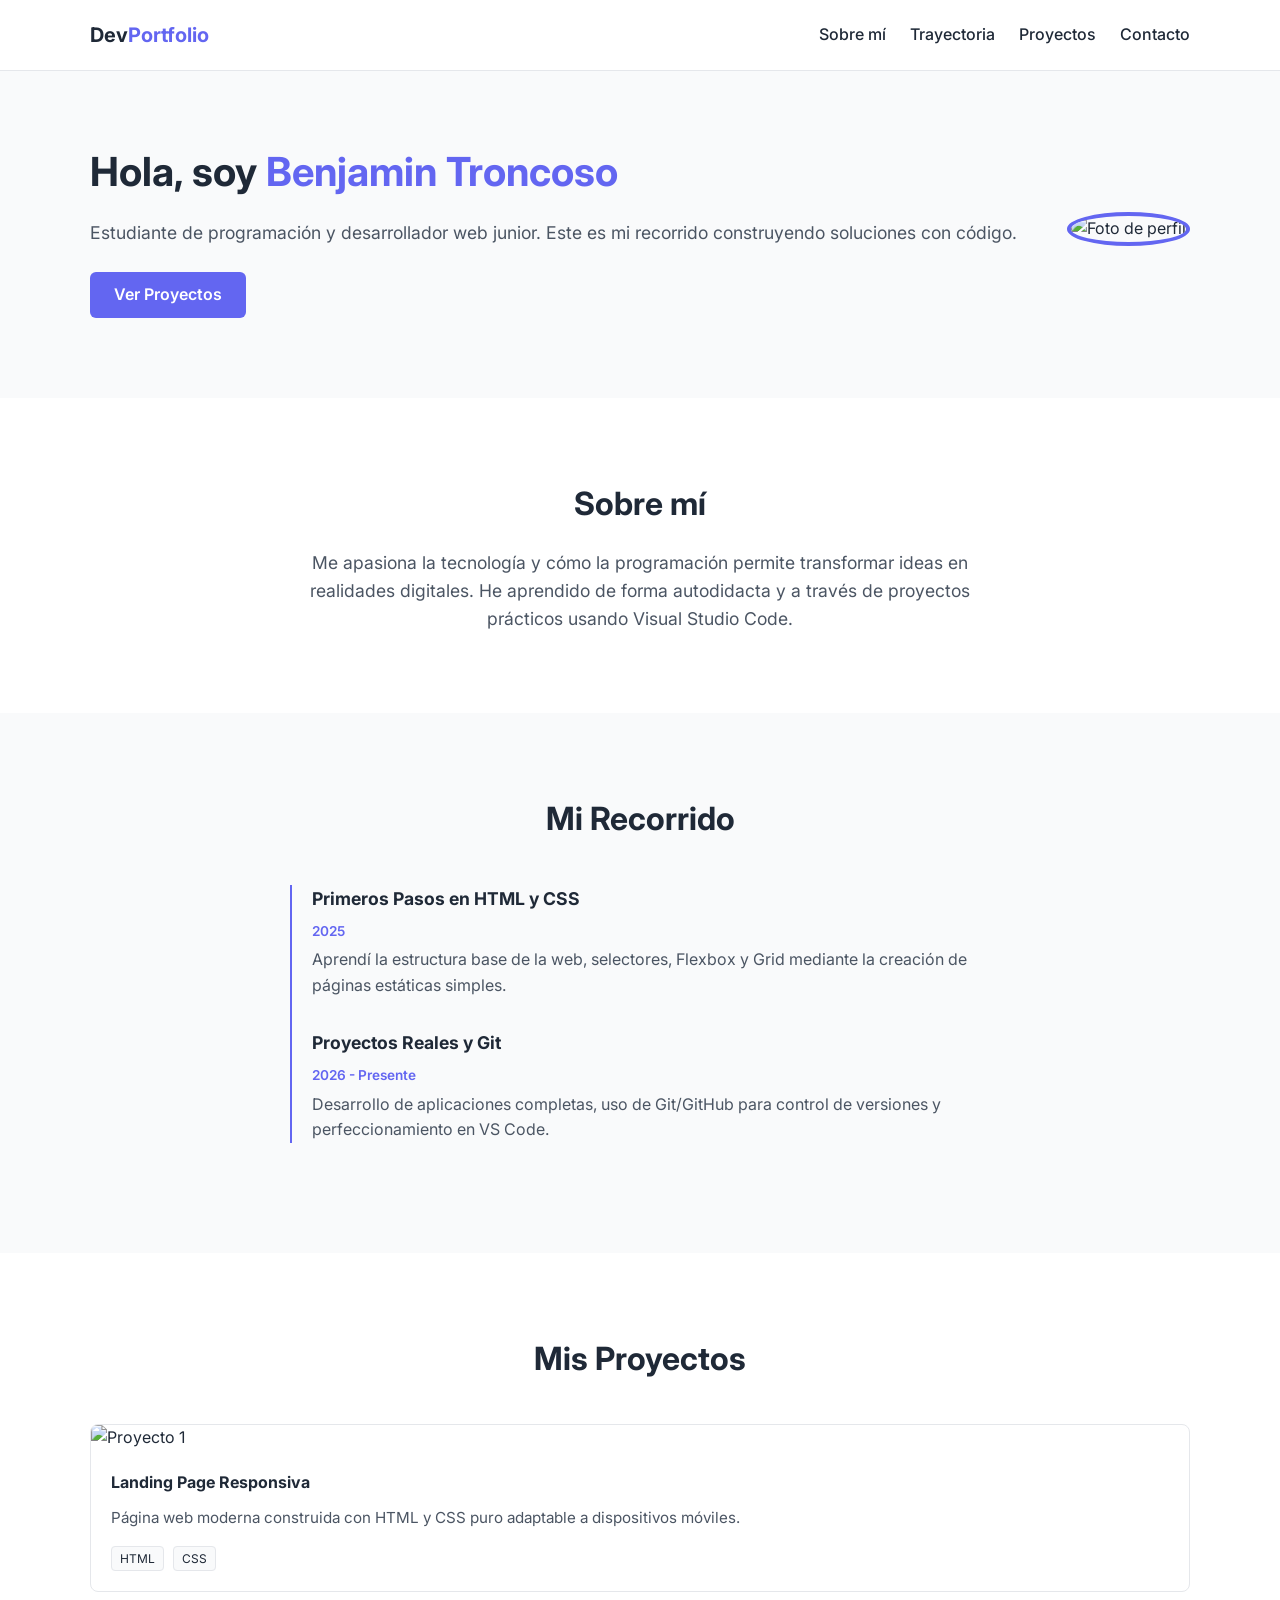
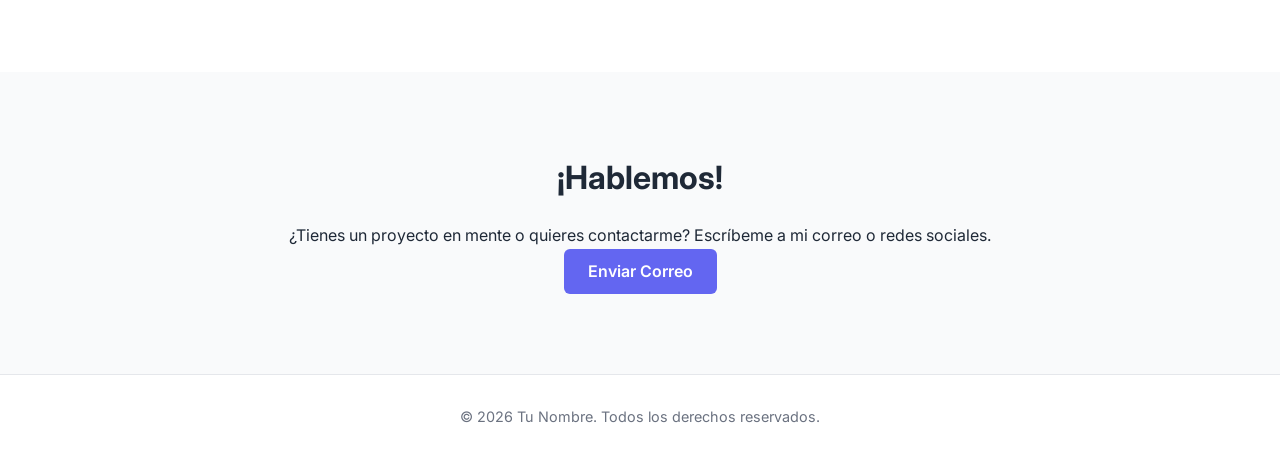
==== portafolio/index.html @ e26995ac "listo" ====
<!DOCTYPE html>
<html lang="es">
<head>
    <meta charset="UTF-8">
    <meta name="viewport" content="width=device-width, initial-scale=1.0">
    <title>Mi Portafolio de Programación</title>
    <link rel="stylesheet" href="static/css/style.css">
    <link href="https://fonts.googleapis.com/css2?family=Inter:wght@300;400;600;700&display=swap" rel="stylesheet">
</head>
<body>

    <!-- Header / Barra de Navegación -->
    <header class="header">
        <div class="container nav-container">
            <h1 class="logo">Dev<span>Portfolio</span></h1>
            <nav class="nav">
                <a href="#sobre-mi">Sobre mí</a>
                <a href="#trayectoria">Trayectoria</a>
                <a href="#proyectos">Proyectos</a>
                <a href="#contacto">Contacto</a>
            </nav>
        </div>
    </header>

    <!-- Sección Hero / Presentación -->
    <section class="hero">
        <div class="container hero-content">
            <div class="hero-text">
                <h2>Hola, soy <span class="highlight">Benjamin Troncoso</span></h2>
                <p>Estudiante de programación y desarrollador web junior. Este es mi recorrido construyendo soluciones con código.</p>
                <a href="#proyectos" class="btn">Ver Proyectos</a>
            </div>
            <div class="hero-image">
                <img src="assets/images/avatar.jpg" alt="Foto de perfil">
            </div>
        </div>
    </section>

    <!-- Sección Sobre Mí -->
    <section id="sobre-mi" class="section">
        <div class="container">
            <h3 class="section-title">Sobre mí</h3>
            <p class="section-desc">Me apasiona la tecnología y cómo la programación permite transformar ideas en realidades digitales. He aprendido de forma autodidacta y a través de proyectos prácticos usando Visual Studio Code.</p>
        </div>
    </section>

    <!-- Sección Trayectoria -->
    <section id="trayectoria" class="section bg-light">
        <div class="container">
            <h3 class="section-title">Mi Recorrido</h3>
            <div class="timeline">
                <div class="timeline-item">
                    <h4>Primeros Pasos en HTML y CSS</h4>
                    <span class="date">2025</span>
                    <p>Aprendí la estructura base de la web, selectores, Flexbox y Grid mediante la creación de páginas estáticas simples.</p>
                </div>
                <div class="timeline-item">
                    <h4>Proyectos Reales y Git</h4>
                    <span class="date">2026 - Presente</span>
                    <p>Desarrollo de aplicaciones completas, uso de Git/GitHub para control de versiones y perfeccionamiento en VS Code.</p>
                </div>
            </div>
        </div>
    </section>

    <!-- Sección Proyectos -->
    <section id="proyectos" class="section">
        <div class="container">
            <h3 class="section-title">Mis Proyectos</h3>
            <div class="projects-grid">
                <div class="card">
                    <img src="assets/images/proyecto1.jpg" alt="Proyecto 1">
                    <div class="card-body">
                        <h4>Landing Page Responsiva</h4>
                        <p>Página web moderna construida con HTML y CSS puro adaptable a dispositivos móviles.</p>
                        <div class="tags">
                            <span>HTML</span>
                            <span>CSS</span>
                        </div>
                    </div>
                </div>
                <!-- Puedes duplicar esta tarjeta para más proyectos -->
            </div>
        </div>
    </section>

    <!-- Sección Contacto -->
    <section id="contacto" class="section bg-light">
        <div class="container text-center">
            <h3 class="section-title">¡Hablemos!</h3>
            <p>¿Tienes un proyecto en mente o quieres contactarme? Escríbeme a mi correo o redes sociales.</p>
            <a href="mailto:tu-correo@example.com" class="btn">Enviar Correo</a>
        </div>
    </section>

    <!-- Footer -->
    <footer class="footer">
        <div class="container">
            <p>&copy; 2026 Tu Nombre. Todos los derechos reservados.</p>
        </div>
    </footer>

    <script src="js/main.js"></script>
</body>
</html>
---- portafolio/static/css/style.css ----
/* Variables y Estilos Base */
:root {
    --primary-color: #6366f1;
    --text-color: #1f2937;
    --bg-color: #ffffff;
    --bg-light: #f9fafb;
    --border-color: #e5e7eb;
}

* {
    margin: 0;
    padding: 0;
    box-sizing: border-box;
    scroll-behavior: smooth;
}

body {
    font-family: 'Inter', sans-serif;
    color: var(--text-color);
    background-color: var(--bg-color);
    line-height: 1.6;
}

.container {
    width: 90%;
    max-width: 1100px;
    margin: 0 auto;
}

/* Header */
.header {
    background: var(--bg-color);
    border-bottom: 1px solid var(--border-color);
    position: fixed;
    top: 0;
    width: 100%;
    z-index: 100;
}

.nav-container {
    display: flex;
    justify-content: space-between;
    align-items: center;
    height: 70px;
}

.logo {
    font-size: 1.25rem;
    font-weight: 700;
}

.logo span {
    color: var(--primary-color);
}

.nav a {
    text-decoration: none;
    color: var(--text-color);
    margin-left: 20px;
    font-weight: 500;
    transition: color 0.3s;
}

.nav a:hover {
    color: var(--primary-color);
}

/* Hero Section */
.hero {
    padding: 140px 0 80px;
    background: var(--bg-light);
}

.hero-content {
    display: flex;
    align-items: center;
    justify-content: space-between;
    gap: 40px;
}

.hero-text h2 {
    font-size: 2.5rem;
    margin-bottom: 15px;
}

.highlight {
    color: var(--primary-color);
}

.hero-text p {
    font-size: 1.1rem;
    color: #4b5563;
    margin-bottom: 25px;
}

.hero-image img {
    width: 220px;
    height: 220px;
    border-radius: 50%;
    object-fit: cover;
    border: 4px solid var(--primary-color);
}

/* Botones */
.btn {
    display: inline-block;
    background: var(--primary-color);
    color: white;
    padding: 10px 24px;
    border-radius: 6px;
    text-decoration: none;
    font-weight: 600;
    transition: opacity 0.3s;
}

.btn:hover {
    opacity: 0.9;
}

/* Secciones Generales */
.section {
    padding: 80px 0;
}

.bg-light {
    background-color: var(--bg-light);
}

.section-title {
    font-size: 2rem;
    margin-bottom: 20px;
    text-align: center;
}

.section-desc {
    max-width: 700px;
    margin: 0 auto;
    text-align: center;
    color: #4b5563;
    font-size: 1.1rem;
}

/* Timeline / Trayectoria */
.timeline {
    max-width: 700px;
    margin: 40px auto 0;
    border-left: 2px solid var(--primary-color);
    padding-left: 20px;
}

.timeline-item {
    margin-bottom: 30px;
    position: relative;
}

.timeline-item h4 {
    font-size: 1.1rem;
    margin-bottom: 5px;
}

.date {
    display: inline-block;
    font-size: 0.85rem;
    color: var(--primary-color);
    font-weight: 600;
    margin-bottom: 5px;
}

.timeline-item p {
    color: #4b5563;
}

/* Proyectos Grid */
.projects-grid {
    display: grid;
    grid-template-columns: repeat(auto-fit, minmax(300px, 1fr));
    gap: 30px;
    margin-top: 40px;
}

.card {
    background: var(--bg-color);
    border: 1px solid var(--border-color);
    border-radius: 8px;
    overflow: hidden;
    transition: transform 0.3s;
}

.card:hover {
    transform: translateY(-5px);
}

.card img {
    width: 100%;
    height: 180px;
    object-fit: cover;
}

.card-body {
    padding: 20px;
}

.card-body h4 {
    margin-bottom: 10px;
}

.card-body p {
    color: #4b5563;
    font-size: 0.95rem;
    margin-bottom: 15px;
}

.tags span {
    background: var(--bg-light);
    border: 1px solid var(--border-color);
    padding: 4px 8px;
    font-size: 0.75rem;
    border-radius: 4px;
    margin-right: 5px;
}

/* Footer */
.footer {
    text-align: center;
    padding: 30px 0;
    border-top: 1px solid var(--border-color);
    font-size: 0.9rem;
    color: #6b7280;
}

.text-center {
    text-align: center;
}
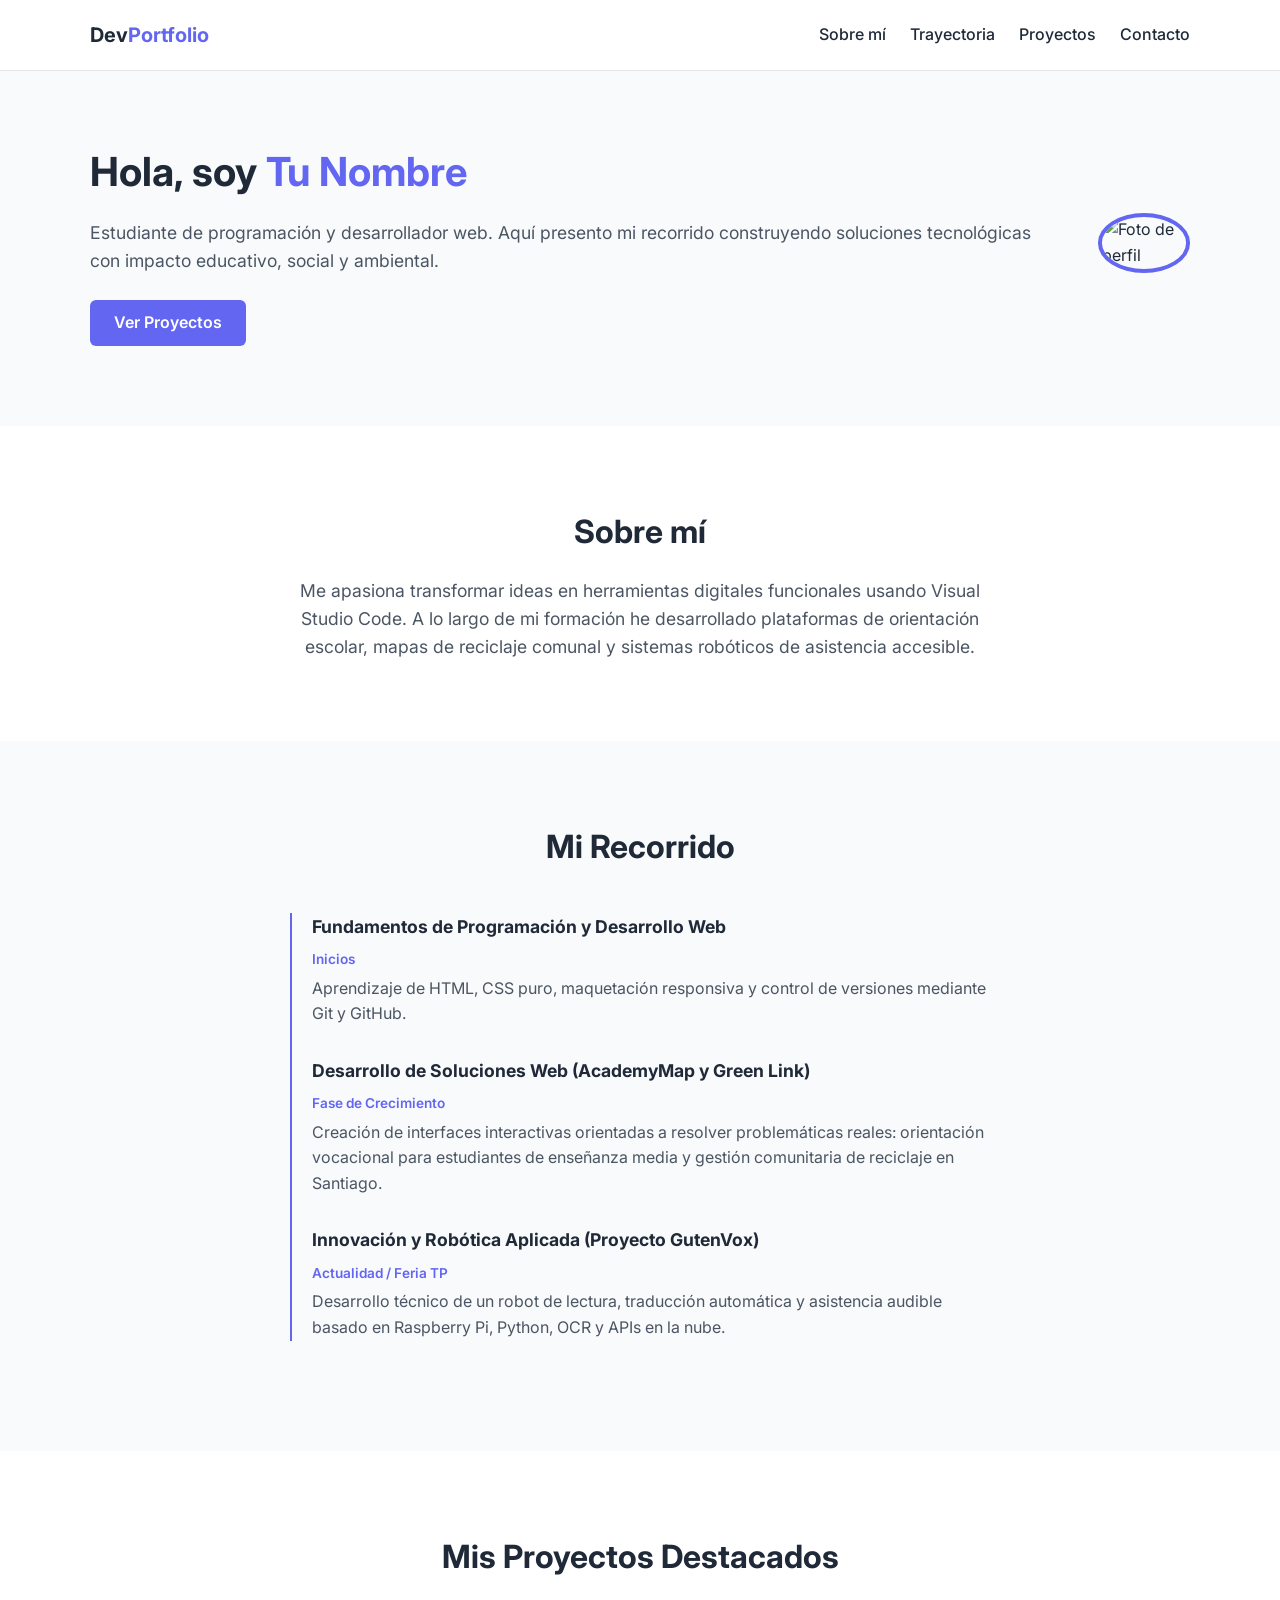
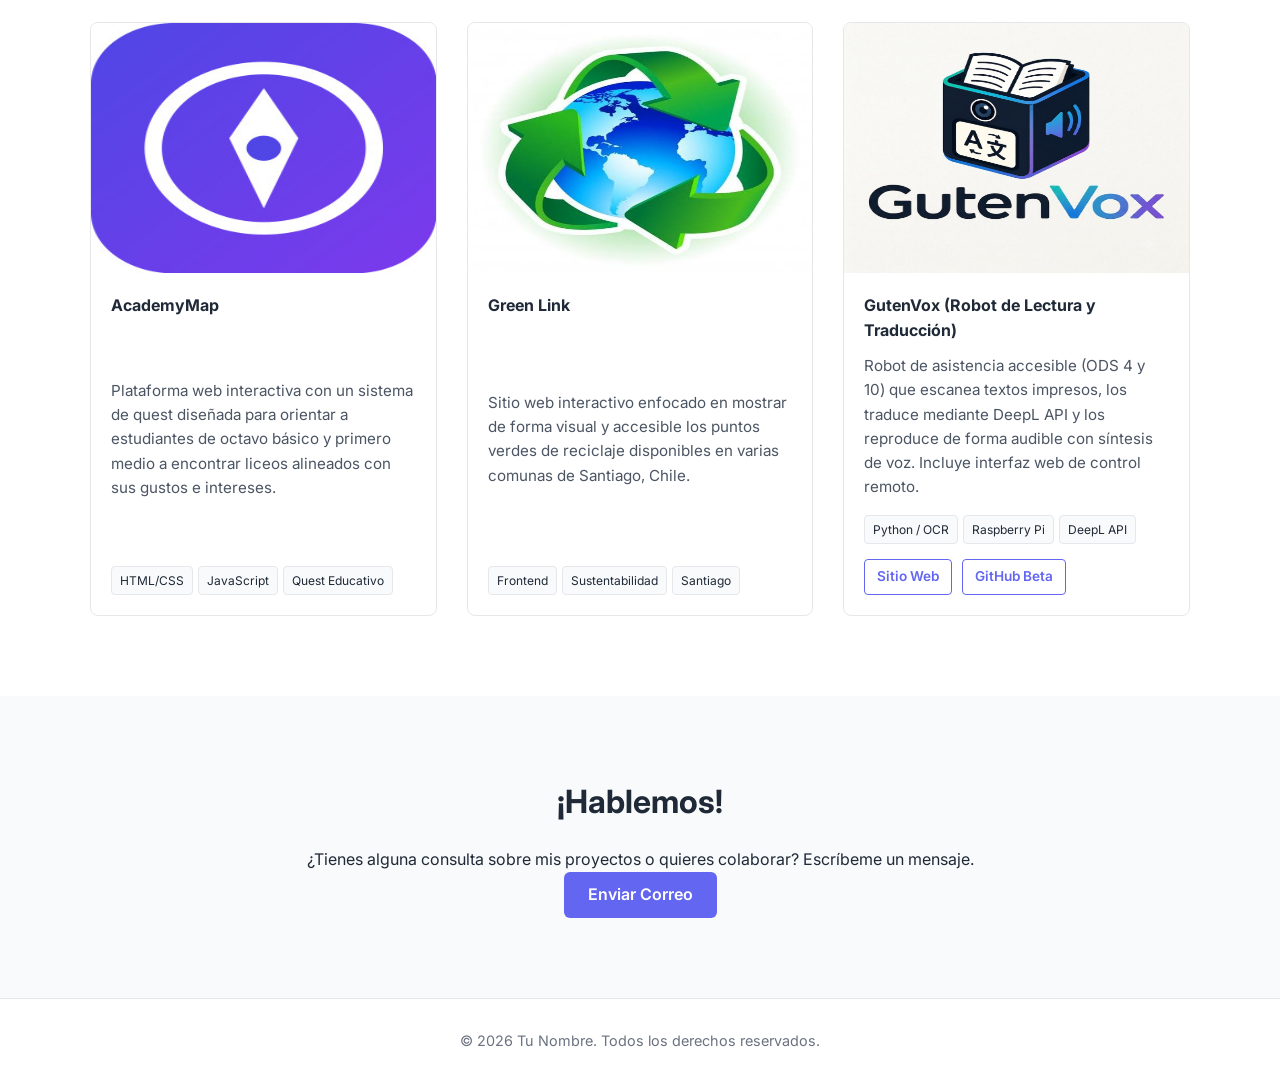
==== commit 80ea307d: "A" ====
--- a/portafolio/index.html
+++ b/portafolio/index.html
@@ -3,7 +3,7 @@
 <head>
     <meta charset="UTF-8">
     <meta name="viewport" content="width=device-width, initial-scale=1.0">
-    <title>Mi Portafolio de Programación</title>
+    <title>Mi Portafolio de Programación | Proyectos Destacados</title>
     <link rel="stylesheet" href="static/css/style.css">
     <link href="https://fonts.googleapis.com/css2?family=Inter:wght@300;400;600;700&display=swap" rel="stylesheet">
 </head>
@@ -26,8 +26,8 @@
     <section class="hero">
         <div class="container hero-content">
             <div class="hero-text">
-                <h2>Hola, soy <span class="highlight">Benjamin Troncoso</span></h2>
-                <p>Estudiante de programación y desarrollador web junior. Este es mi recorrido construyendo soluciones con código.</p>
+                <h2>Hola, soy <span class="highlight">Tu Nombre</span></h2>
+                <p>Estudiante de programación y desarrollador web. Aquí presento mi recorrido construyendo soluciones tecnológicas con impacto educativo, social y ambiental.</p>
                 <a href="#proyectos" class="btn">Ver Proyectos</a>
             </div>
             <div class="hero-image">
@@ -40,7 +40,7 @@
     <section id="sobre-mi" class="section">
         <div class="container">
             <h3 class="section-title">Sobre mí</h3>
-            <p class="section-desc">Me apasiona la tecnología y cómo la programación permite transformar ideas en realidades digitales. He aprendido de forma autodidacta y a través de proyectos prácticos usando Visual Studio Code.</p>
+            <p class="section-desc">Me apasiona transformar ideas en herramientas digitales funcionales usando Visual Studio Code. A lo largo de mi formación he desarrollado plataformas de orientación escolar, mapas de reciclaje comunal y sistemas robóticos de asistencia accesible.</p>
         </div>
     </section>
 
@@ -50,14 +50,19 @@
             <h3 class="section-title">Mi Recorrido</h3>
             <div class="timeline">
                 <div class="timeline-item">
-                    <h4>Primeros Pasos en HTML y CSS</h4>
-                    <span class="date">2025</span>
-                    <p>Aprendí la estructura base de la web, selectores, Flexbox y Grid mediante la creación de páginas estáticas simples.</p>
+                    <h4>Fundamentos de Programación y Desarrollo Web</h4>
+                    <span class="date">Inicios</span>
+                    <p>Aprendizaje de HTML, CSS puro, maquetación responsiva y control de versiones mediante Git y GitHub.</p>
                 </div>
                 <div class="timeline-item">
-                    <h4>Proyectos Reales y Git</h4>
-                    <span class="date">2026 - Presente</span>
-                    <p>Desarrollo de aplicaciones completas, uso de Git/GitHub para control de versiones y perfeccionamiento en VS Code.</p>
+                    <h4>Desarrollo de Soluciones Web (AcademyMap y Green Link)</h4>
+                    <span class="date">Fase de Crecimiento</span>
+                    <p>Creación de interfaces interactivas orientadas a resolver problemáticas reales: orientación vocacional para estudiantes de enseñanza media y gestión comunitaria de reciclaje en Santiago.</p>
+                </div>
+                <div class="timeline-item">
+                    <h4>Innovación y Robótica Aplicada (Proyecto GutenVox)</h4>
+                    <span class="date">Actualidad / Feria TP</span>
+                    <p>Desarrollo técnico de un robot de lectura, traducción automática y asistencia audible basado en Raspberry Pi, Python, OCR y APIs en la nube.</p>
                 </div>
             </div>
         </div>
@@ -66,20 +71,55 @@
     <!-- Sección Proyectos -->
     <section id="proyectos" class="section">
         <div class="container">
-            <h3 class="section-title">Mis Proyectos</h3>
+            <h3 class="section-title">Mis Proyectos Destacados</h3>
             <div class="projects-grid">
+                
+                <!-- Proyecto 1: AcademyMap -->
                 <div class="card">
-                    <img src="assets/images/proyecto1.jpg" alt="Proyecto 1">
+                    <img src="assets/images/academymap.jpg" alt="AcademyMap">
                     <div class="card-body">
-                        <h4>Landing Page Responsiva</h4>
-                        <p>Página web moderna construida con HTML y CSS puro adaptable a dispositivos móviles.</p>
+                        <h4>AcademyMap</h4>
+                        <p>Plataforma web interactiva con un sistema de quest diseñada para orientar a estudiantes de octavo básico y primero medio a encontrar liceos alineados con sus gustos e intereses.</p>
                         <div class="tags">
-                            <span>HTML</span>
-                            <span>CSS</span>
+                            <span>HTML/CSS</span>
+                            <span>JavaScript</span>
+                            <span>Quest Educativo</span>
                         </div>
                     </div>
                 </div>
-                <!-- Puedes duplicar esta tarjeta para más proyectos -->
+
+                <!-- Proyecto 2: Green Link -->
+                <div class="card">
+                    <img src="assets/images/greenlink.jpg" alt="Green Link">
+                    <div class="card-body">
+                        <h4>Green Link</h4>
+                        <p>Sitio web interactivo enfocado en mostrar de forma visual y accesible los puntos verdes de reciclaje disponibles en varias comunas de Santiago, Chile.</p>
+                        <div class="tags">
+                            <span>Frontend</span>
+                            <span>Sustentabilidad</span>
+                            <span>Santiago</span>
+                        </div>
+                    </div>
+                </div>
+
+                <!-- Proyecto 3: GutenVox -->
+                <div class="card">
+                    <img src="assets/images/gutenvox.jpg" alt="GutenVox">
+                    <div class="card-body">
+                        <h4>GutenVox (Robot de Lectura y Traducción)</h4>
+                        <p>Robot de asistencia accesible (ODS 4 y 10) que escanea textos impresos, los traduce mediante DeepL API y los reproduce de forma audible con síntesis de voz. Incluye interfaz web de control remoto.</p>
+                        <div class="tags">
+                            <span>Python / OCR</span>
+                            <span>Raspberry Pi</span>
+                            <span>DeepL API</span>
+                        </div>
+                        <div class="project-links">
+                            <a href="https://benjaminquepasa.github.io/sitio-web/" target="_blank" class="btn-outline">Sitio Web</a>
+                            <a href="https://github.com/ArsuPlayer/GutenVox_Web" target="_blank" class="btn-outline">GitHub Beta</a>
+                        </div>
+                    </div>
+                </div>
+
             </div>
         </div>
     </section>
@@ -88,7 +128,7 @@
     <section id="contacto" class="section bg-light">
         <div class="container text-center">
             <h3 class="section-title">¡Hablemos!</h3>
-            <p>¿Tienes un proyecto en mente o quieres contactarme? Escríbeme a mi correo o redes sociales.</p>
+            <p>¿Tienes alguna consulta sobre mis proyectos o quieres colaborar? Escríbeme un mensaje.</p>
             <a href="mailto:tu-correo@example.com" class="btn">Enviar Correo</a>
         </div>
     </section>
--- a/portafolio/static/css/style.css
+++ b/portafolio/static/css/style.css
@@ -1,6 +1,7 @@
 /* Variables y Estilos Base */
 :root {
     --primary-color: #6366f1;
+    --primary-hover: #4f46e5;
     --text-color: #1f2937;
     --bg-color: #ffffff;
     --bg-light: #f9fafb;
@@ -110,11 +111,34 @@
     border-radius: 6px;
     text-decoration: none;
     font-weight: 600;
-    transition: opacity 0.3s;
+    transition: background 0.3s;
 }
 
 .btn:hover {
-    opacity: 0.9;
+    background: var(--primary-hover);
+}
+
+.project-links {
+    margin-top: 15px;
+    display: flex;
+    gap: 10px;
+}
+
+.btn-outline {
+    display: inline-block;
+    border: 1px solid var(--primary-color);
+    color: var(--primary-color);
+    padding: 6px 12px;
+    border-radius: 4px;
+    text-decoration: none;
+    font-size: 0.85rem;
+    font-weight: 600;
+    transition: all 0.3s;
+}
+
+.btn-outline:hover {
+    background: var(--primary-color);
+    color: white;
 }
 
 /* Secciones Generales */
@@ -184,6 +208,9 @@
     border-radius: 8px;
     overflow: hidden;
     transition: transform 0.3s;
+    display: flex;
+    flex-direction: column;
+    justify-content: space-between;
 }
 
 .card:hover {
@@ -192,12 +219,15 @@
 
 .card img {
     width: 100%;
-    height: 180px;
-    object-fit: cover;
+    height: 250px;
 }
 
 .card-body {
     padding: 20px;
+    flex-grow: 1;
+    display: flex;
+    flex-direction: column;
+    justify-content: space-between;
 }
 
 .card-body h4 {
@@ -208,6 +238,12 @@
     color: #4b5563;
     font-size: 0.95rem;
     margin-bottom: 15px;
+}
+
+.tags {
+    display: flex;
+    flex-wrap: wrap;
+    gap: 5px;
 }
 
 .tags span {
@@ -216,7 +252,6 @@
     padding: 4px 8px;
     font-size: 0.75rem;
     border-radius: 4px;
-    margin-right: 5px;
 }
 
 /* Footer */
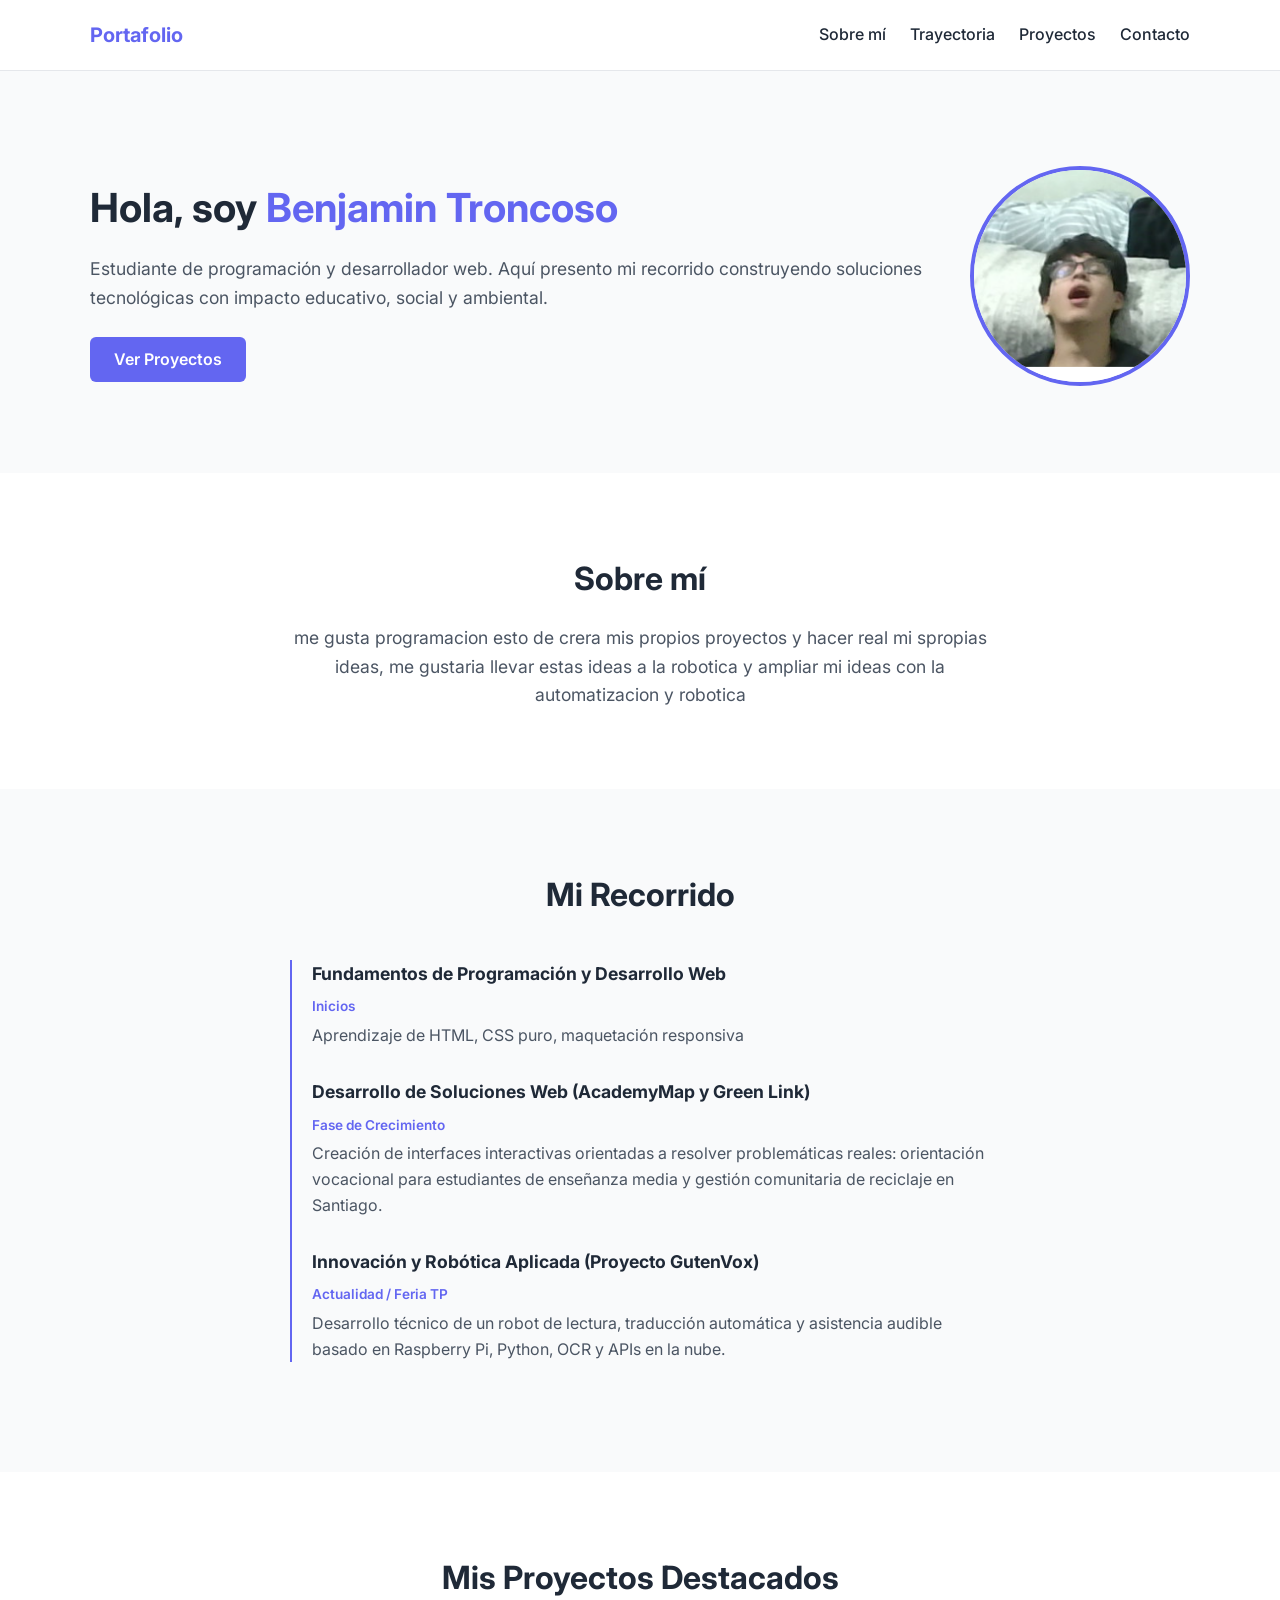
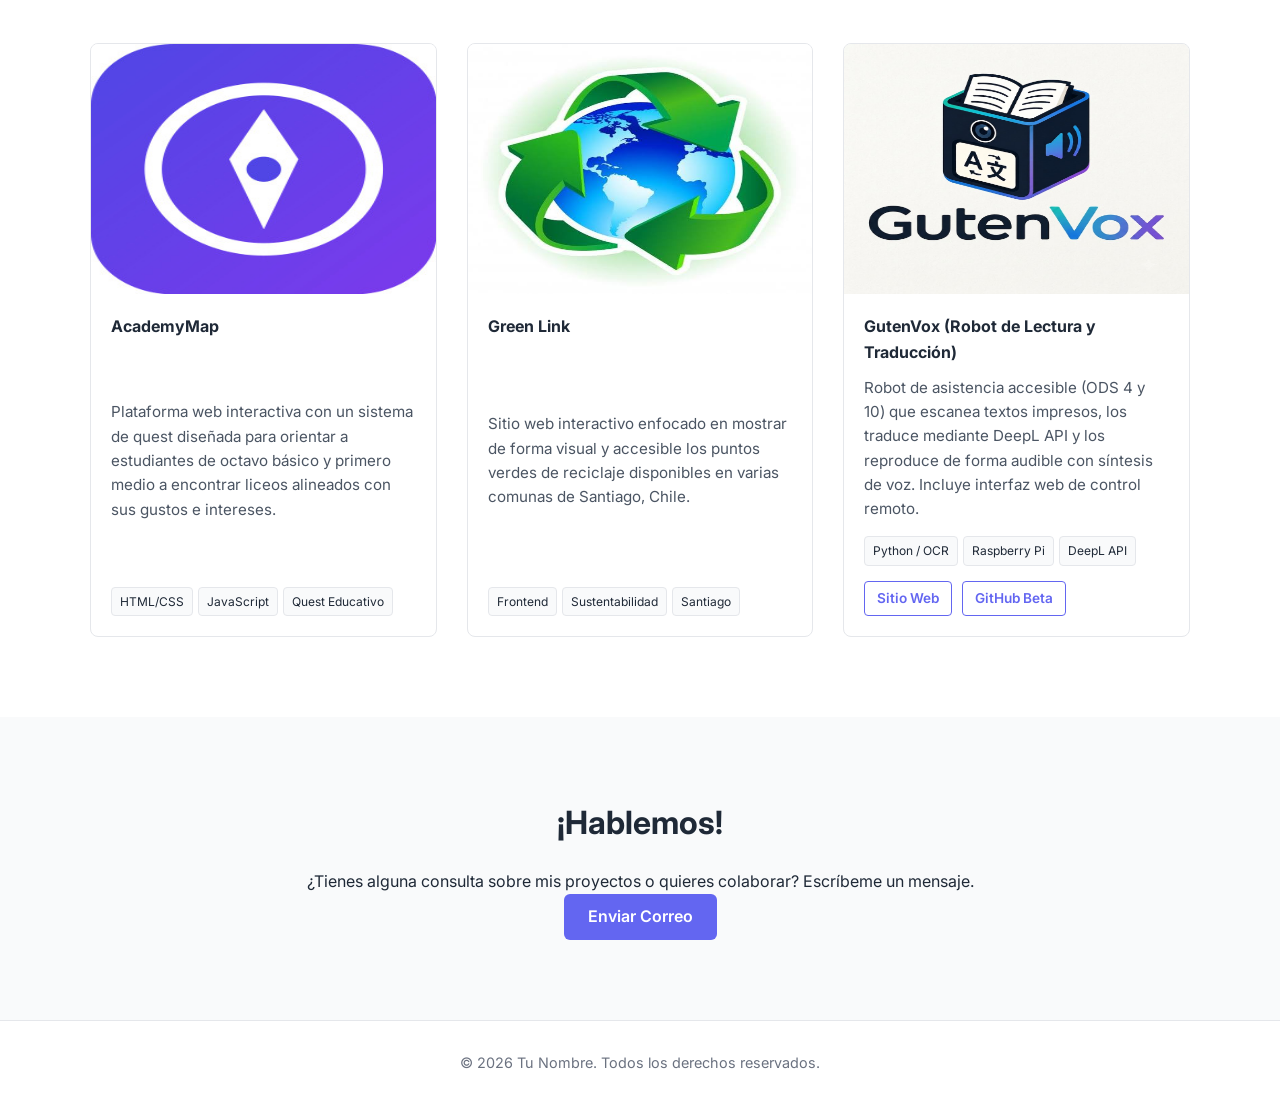
==== commit 9e86b3c7: "nose" ====
--- a/portafolio/index.html
+++ b/portafolio/index.html
@@ -7,12 +7,12 @@
     <link rel="stylesheet" href="static/css/style.css">
     <link href="https://fonts.googleapis.com/css2?family=Inter:wght@300;400;600;700&display=swap" rel="stylesheet">
 </head>
-<body>
+<body>w
 
     <!-- Header / Barra de Navegación -->
     <header class="header">
         <div class="container nav-container">
-            <h1 class="logo">Dev<span>Portfolio</span></h1>
+            <h1 class="logo"><span>Portafolio</span></h1>
             <nav class="nav">
                 <a href="#sobre-mi">Sobre mí</a>
                 <a href="#trayectoria">Trayectoria</a>
@@ -26,12 +26,12 @@
     <section class="hero">
         <div class="container hero-content">
             <div class="hero-text">
-                <h2>Hola, soy <span class="highlight">Tu Nombre</span></h2>
+                <h2>Hola, soy <span class="highlight">Benjamin Troncoso</span></h2>
                 <p>Estudiante de programación y desarrollador web. Aquí presento mi recorrido construyendo soluciones tecnológicas con impacto educativo, social y ambiental.</p>
                 <a href="#proyectos" class="btn">Ver Proyectos</a>
             </div>
             <div class="hero-image">
-                <img src="assets/images/avatar.jpg" alt="Foto de perfil">
+                <img src="assets/images/nose.png" alt="Foto de perfil">
             </div>
         </div>
     </section>
@@ -40,7 +40,7 @@
     <section id="sobre-mi" class="section">
         <div class="container">
             <h3 class="section-title">Sobre mí</h3>
-            <p class="section-desc">Me apasiona transformar ideas en herramientas digitales funcionales usando Visual Studio Code. A lo largo de mi formación he desarrollado plataformas de orientación escolar, mapas de reciclaje comunal y sistemas robóticos de asistencia accesible.</p>
+            <p class="section-desc">me gusta programacion esto de crera mis propios proyectos y hacer real mi spropias ideas, me gustaria llevar estas ideas a la robotica y ampliar mi ideas con la automatizacion y robotica</p>
         </div>
     </section>
 
@@ -52,7 +52,7 @@
                 <div class="timeline-item">
                     <h4>Fundamentos de Programación y Desarrollo Web</h4>
                     <span class="date">Inicios</span>
-                    <p>Aprendizaje de HTML, CSS puro, maquetación responsiva y control de versiones mediante Git y GitHub.</p>
+                    <p>Aprendizaje de HTML, CSS puro, maquetación responsiva</p>
                 </div>
                 <div class="timeline-item">
                     <h4>Desarrollo de Soluciones Web (AcademyMap y Green Link)</h4>
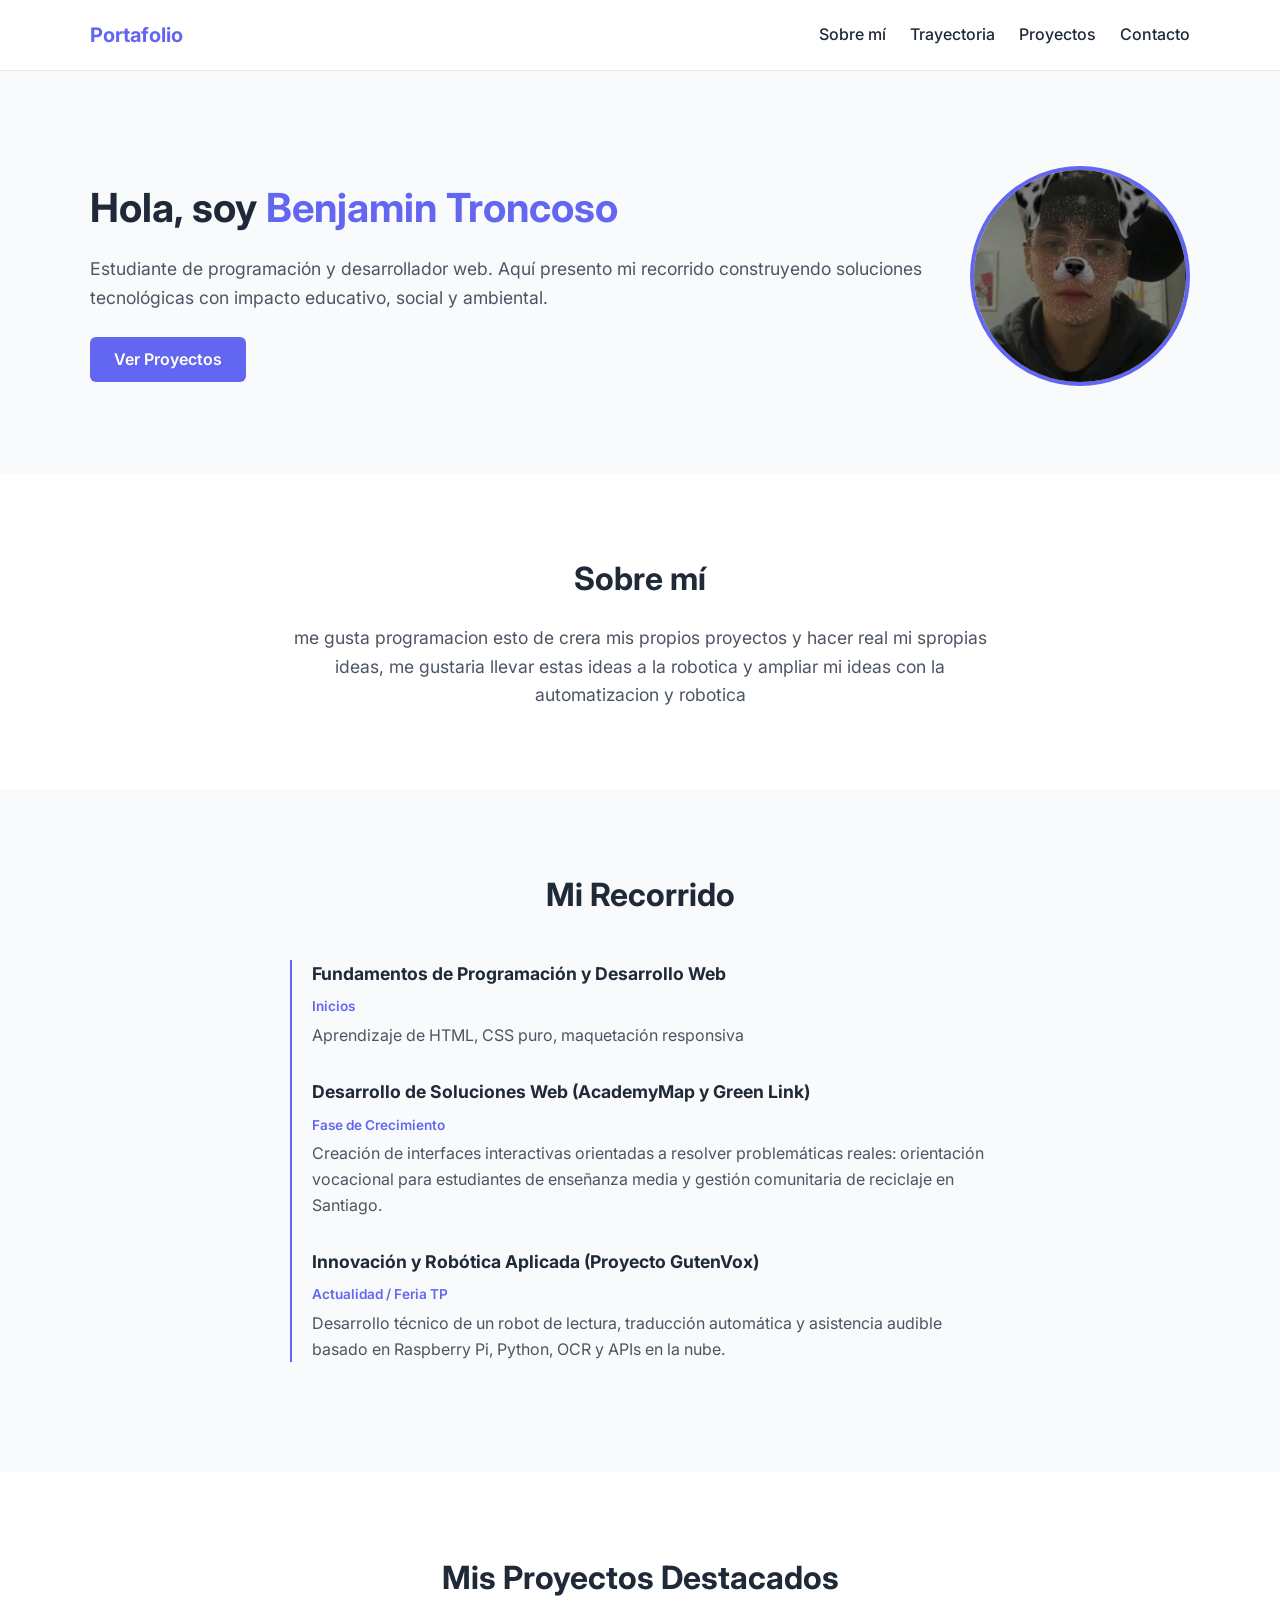
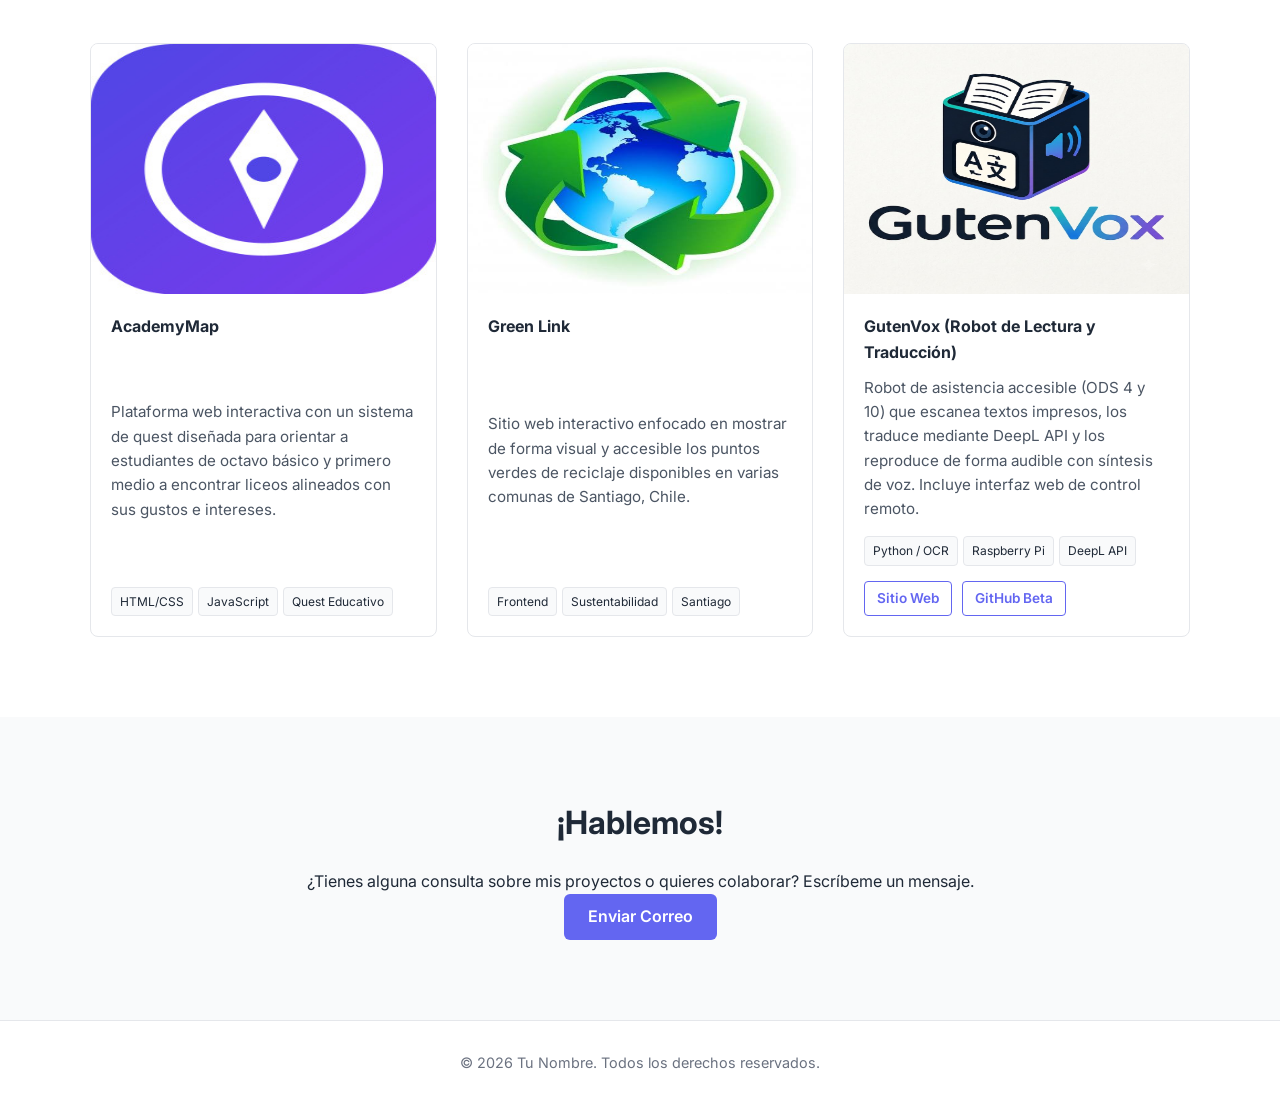
==== commit 89c72093: "ready" ====
--- a/portafolio/index.html
+++ b/portafolio/index.html
@@ -31,7 +31,7 @@
                 <a href="#proyectos" class="btn">Ver Proyectos</a>
             </div>
             <div class="hero-image">
-                <img src="assets/images/nose.png" alt="Foto de perfil">
+                <img src="assets/images/avatar.png" alt="Foto de perfil">
             </div>
         </div>
     </section>
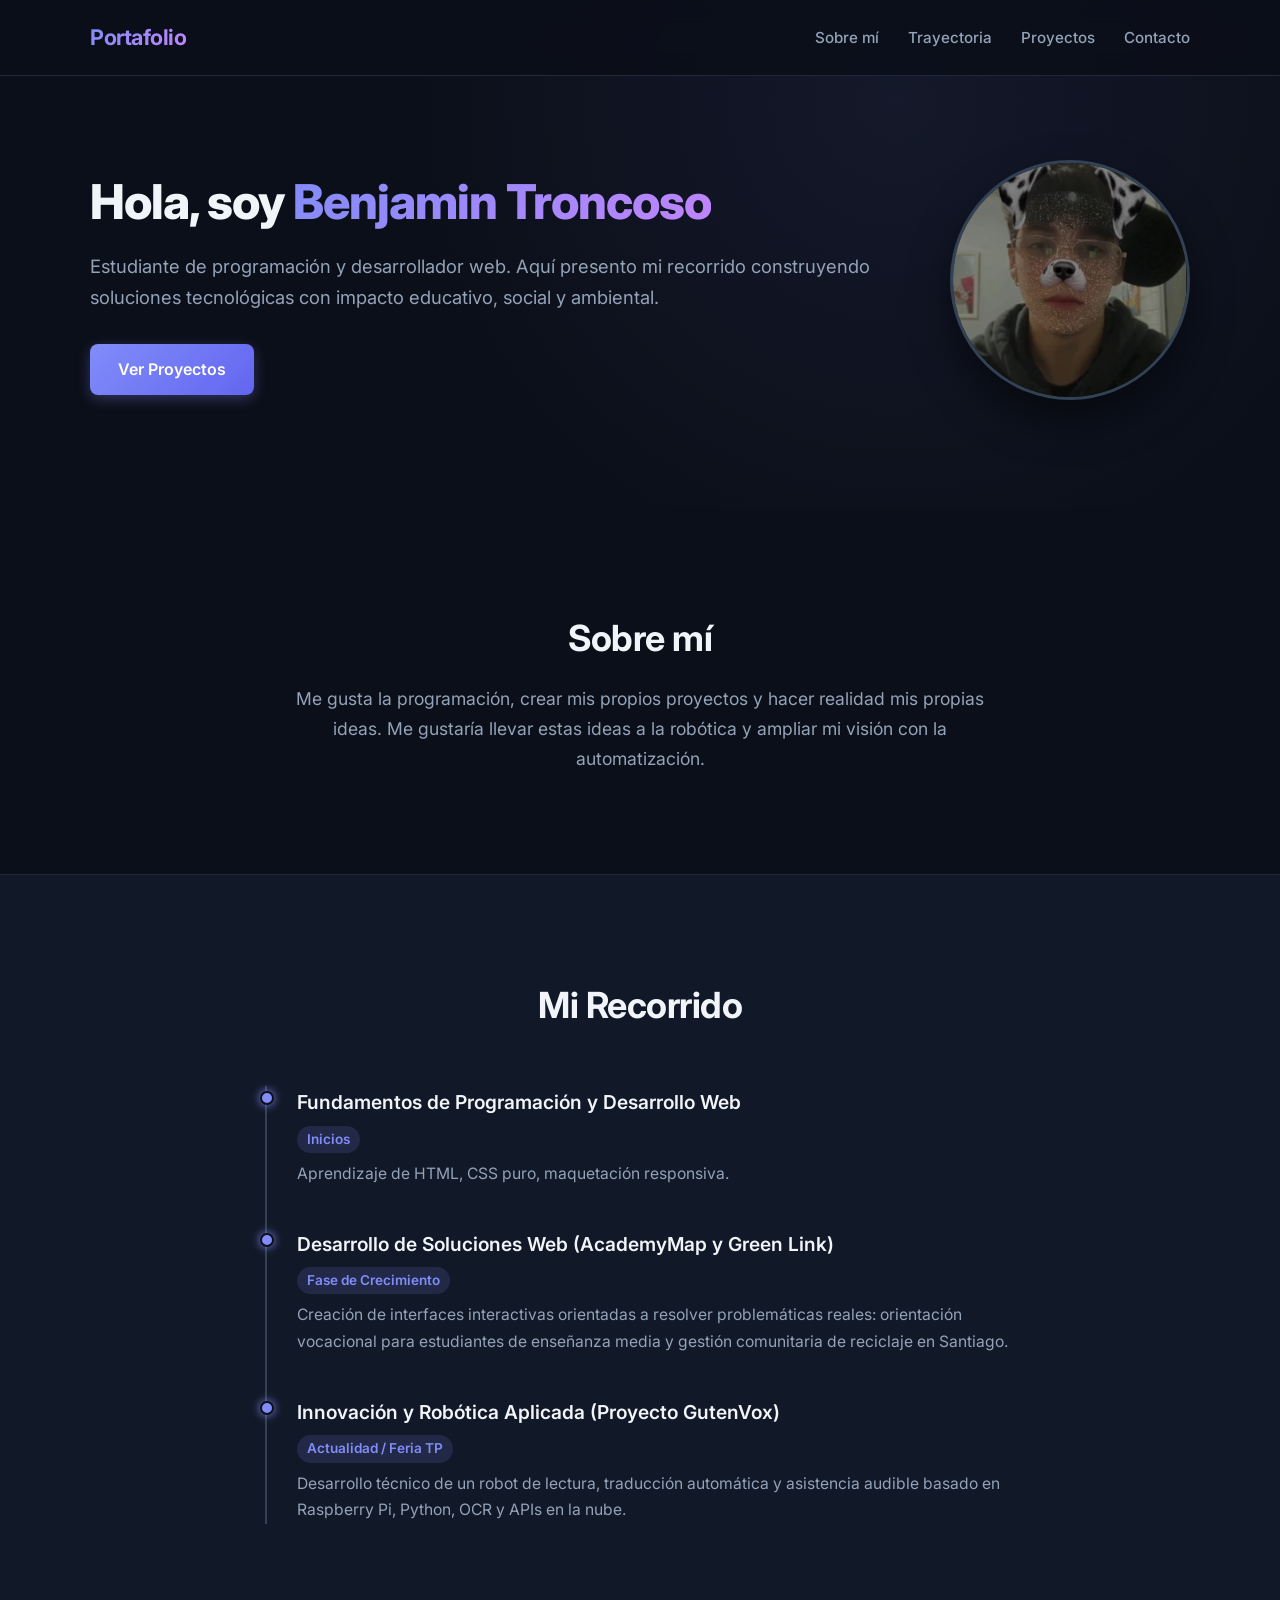
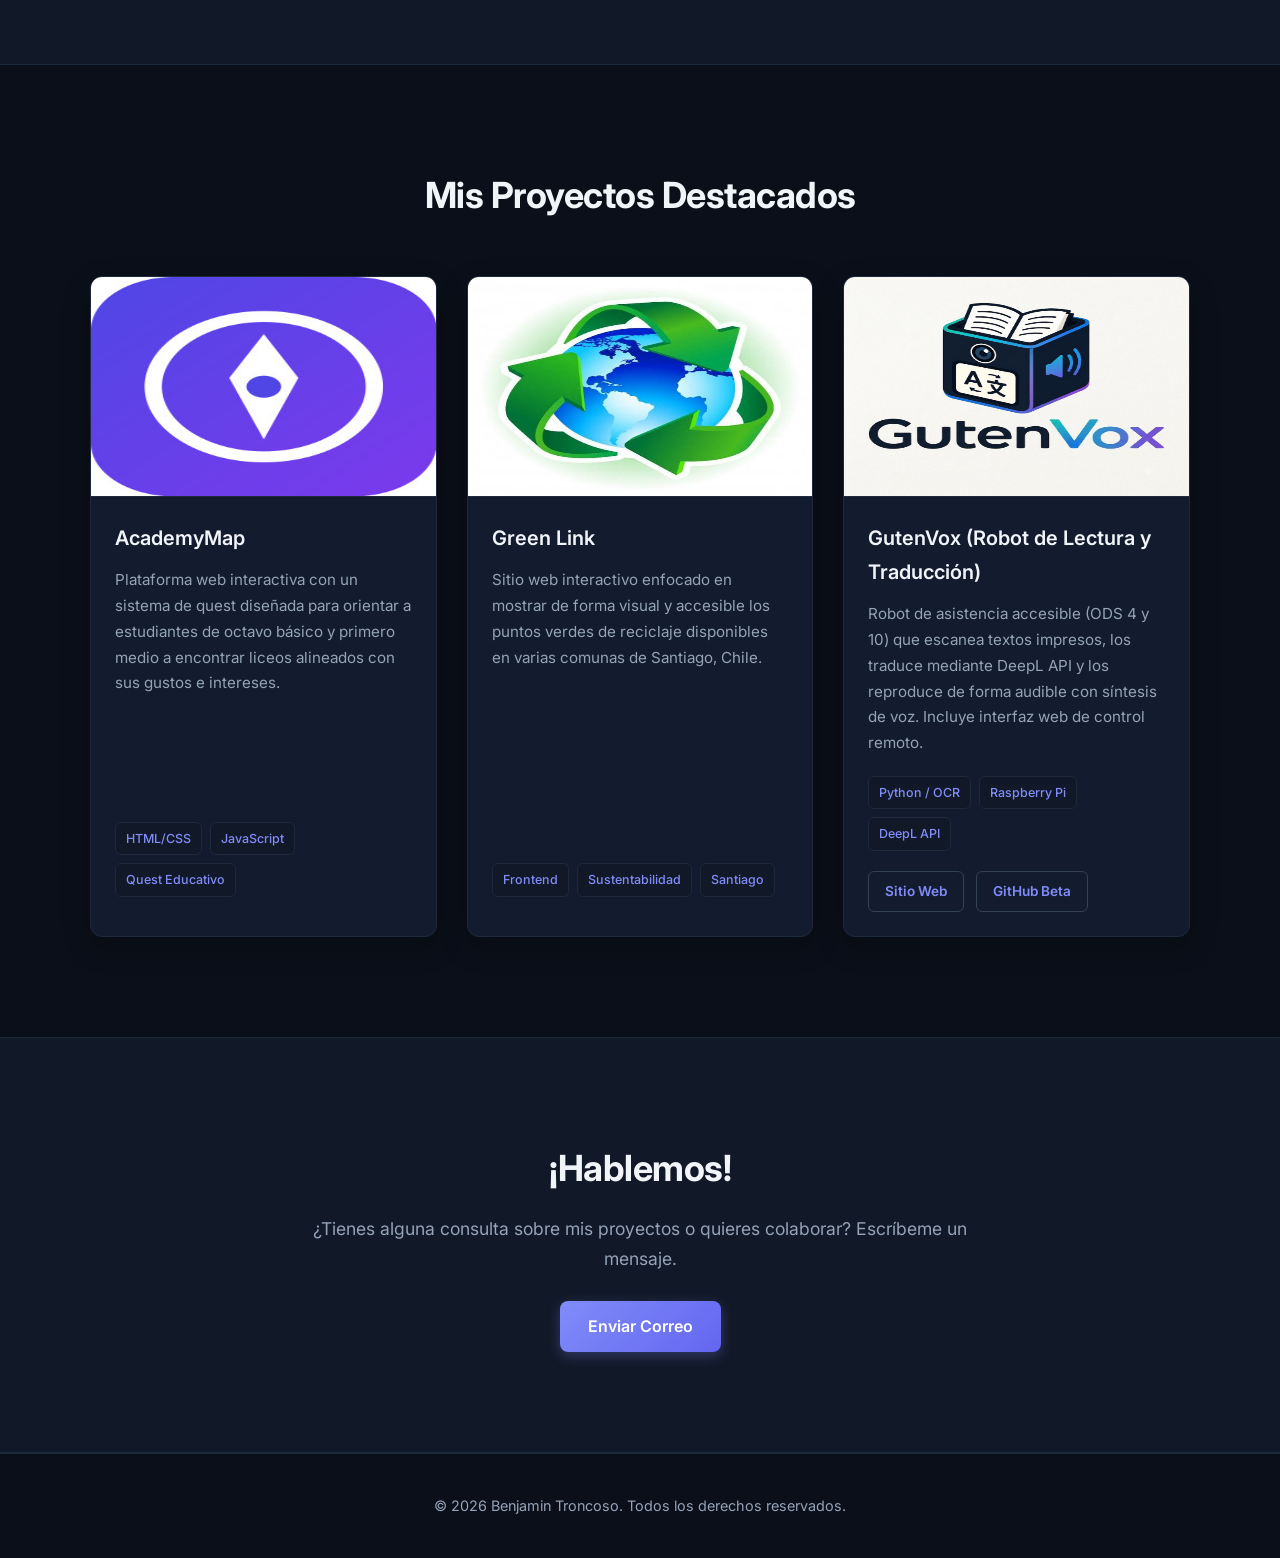
==== commit 60116377: "protafolio" ====
--- a/portafolio/index.html
+++ b/portafolio/index.html
@@ -3,11 +3,11 @@
 <head>
     <meta charset="UTF-8">
     <meta name="viewport" content="width=device-width, initial-scale=1.0">
-    <title>Mi Portafolio de Programación | Proyectos Destacados</title>
+    <title>Benjamin Troncoso | Portafolio de Programación</title>
     <link rel="stylesheet" href="static/css/style.css">
-    <link href="https://fonts.googleapis.com/css2?family=Inter:wght@300;400;600;700&display=swap" rel="stylesheet">
+    <link href="https://fonts.googleapis.com/css2?family=Inter:wght@300;400;500;600;700;800&display=swap" rel="stylesheet">
 </head>
-<body>w
+<body>
 
     <!-- Header / Barra de Navegación -->
     <header class="header">
@@ -40,7 +40,7 @@
     <section id="sobre-mi" class="section">
         <div class="container">
             <h3 class="section-title">Sobre mí</h3>
-            <p class="section-desc">me gusta programacion esto de crera mis propios proyectos y hacer real mi spropias ideas, me gustaria llevar estas ideas a la robotica y ampliar mi ideas con la automatizacion y robotica</p>
+            <p class="section-desc">Me gusta la programación, crear mis propios proyectos y hacer realidad mis propias ideas. Me gustaría llevar estas ideas a la robótica y ampliar mi visión con la automatización.</p>
         </div>
     </section>
 
@@ -52,7 +52,7 @@
                 <div class="timeline-item">
                     <h4>Fundamentos de Programación y Desarrollo Web</h4>
                     <span class="date">Inicios</span>
-                    <p>Aprendizaje de HTML, CSS puro, maquetación responsiva</p>
+                    <p>Aprendizaje de HTML, CSS puro, maquetación responsiva.</p>
                 </div>
                 <div class="timeline-item">
                     <h4>Desarrollo de Soluciones Web (AcademyMap y Green Link)</h4>
@@ -78,8 +78,10 @@
                 <div class="card">
                     <img src="assets/images/academymap.jpg" alt="AcademyMap">
                     <div class="card-body">
-                        <h4>AcademyMap</h4>
-                        <p>Plataforma web interactiva con un sistema de quest diseñada para orientar a estudiantes de octavo básico y primero medio a encontrar liceos alineados con sus gustos e intereses.</p>
+                        <div>
+                            <h4>AcademyMap</h4>
+                            <p>Plataforma web interactiva con un sistema de quest diseñada para orientar a estudiantes de octavo básico y primero medio a encontrar liceos alineados con sus gustos e intereses.</p>
+                        </div>
                         <div class="tags">
                             <span>HTML/CSS</span>
                             <span>JavaScript</span>
@@ -92,8 +94,10 @@
                 <div class="card">
                     <img src="assets/images/greenlink.jpg" alt="Green Link">
                     <div class="card-body">
-                        <h4>Green Link</h4>
-                        <p>Sitio web interactivo enfocado en mostrar de forma visual y accesible los puntos verdes de reciclaje disponibles en varias comunas de Santiago, Chile.</p>
+                        <div>
+                            <h4>Green Link</h4>
+                            <p>Sitio web interactivo enfocado en mostrar de forma visual y accesible los puntos verdes de reciclaje disponibles en varias comunas de Santiago, Chile.</p>
+                        </div>
                         <div class="tags">
                             <span>Frontend</span>
                             <span>Sustentabilidad</span>
@@ -106,16 +110,20 @@
                 <div class="card">
                     <img src="assets/images/gutenvox.jpg" alt="GutenVox">
                     <div class="card-body">
-                        <h4>GutenVox (Robot de Lectura y Traducción)</h4>
-                        <p>Robot de asistencia accesible (ODS 4 y 10) que escanea textos impresos, los traduce mediante DeepL API y los reproduce de forma audible con síntesis de voz. Incluye interfaz web de control remoto.</p>
-                        <div class="tags">
-                            <span>Python / OCR</span>
-                            <span>Raspberry Pi</span>
-                            <span>DeepL API</span>
+                        <div>
+                            <h4>GutenVox (Robot de Lectura y Traducción)</h4>
+                            <p>Robot de asistencia accesible (ODS 4 y 10) que escanea textos impresos, los traduce mediante DeepL API y los reproduce de forma audible con síntesis de voz. Incluye interfaz web de control remoto.</p>
                         </div>
-                        <div class="project-links">
-                            <a href="https://benjaminquepasa.github.io/sitio-web/" target="_blank" class="btn-outline">Sitio Web</a>
-                            <a href="https://github.com/ArsuPlayer/GutenVox_Web" target="_blank" class="btn-outline">GitHub Beta</a>
+                        <div>
+                            <div class="tags">
+                                <span>Python / OCR</span>
+                                <span>Raspberry Pi</span>
+                                <span>DeepL API</span>
+                            </div>
+                            <div class="project-links">
+                                <a href="https://benjaminquepasa.github.io/sitio-web/" target="_blank" class="btn-outline">Sitio Web</a>
+                                <a href="https://github.com/ArsuPlayer/GutenVox_Web" target="_blank" class="btn-outline">GitHub Beta</a>
+                            </div>
                         </div>
                     </div>
                 </div>
@@ -128,7 +136,8 @@
     <section id="contacto" class="section bg-light">
         <div class="container text-center">
             <h3 class="section-title">¡Hablemos!</h3>
-            <p>¿Tienes alguna consulta sobre mis proyectos o quieres colaborar? Escríbeme un mensaje.</p>
+            <p class="section-desc">¿Tienes alguna consulta sobre mis proyectos o quieres colaborar? Escríbeme un mensaje.</p>
+            <br>
             <a href="mailto:tu-correo@example.com" class="btn">Enviar Correo</a>
         </div>
     </section>
@@ -136,7 +145,7 @@
     <!-- Footer -->
     <footer class="footer">
         <div class="container">
-            <p>&copy; 2026 Tu Nombre. Todos los derechos reservados.</p>
+            <p>&copy; 2026 Benjamin Troncoso. Todos los derechos reservados.</p>
         </div>
     </footer>
 
--- a/portafolio/static/css/style.css
+++ b/portafolio/static/css/style.css
@@ -1,14 +1,18 @@
-/* Variables y Estilos Base */
+/* Variables y Estilos Base - Tema Oscuro Profesional */
 :root {
-    --primary-color: #6366f1;
-    --primary-hover: #4f46e5;
-    --text-color: #1f2937;
-    --bg-color: #ffffff;
-    --bg-light: #f9fafb;
-    --border-color: #e5e7eb;
-}
-
-* {
+    --primary-color: #818cf8;
+    --primary-hover: #6366f1;
+    --accent-glow: rgba(129, 140, 248, 0.15);
+    --text-color: #f1f5f9;
+    --text-muted: #94a3b8;
+    --bg-color: #0b0f19;
+    --bg-card: #131c2e;
+    --bg-light: #111827;
+    --border-color: #1e293b;
+    --border-hover: #334155;
+}
+
+*, *::before, *::after {
     margin: 0;
     padding: 0;
     box-sizing: border-box;
@@ -19,7 +23,7 @@
     font-family: 'Inter', sans-serif;
     color: var(--text-color);
     background-color: var(--bg-color);
-    line-height: 1.6;
+    line-height: 1.7;
 }
 
 .container {
@@ -28,158 +32,214 @@
     margin: 0 auto;
 }
 
-/* Header */
+/* Header / Barra de Navegación con Efecto Glassmorphism */
 .header {
-    background: var(--bg-color);
+    background: rgba(11, 15, 25, 0.85);
+    backdrop-filter: blur(12px);
+    -webkit-backdrop-filter: blur(12px);
     border-bottom: 1px solid var(--border-color);
     position: fixed;
     top: 0;
     width: 100%;
-    z-index: 100;
+    z-index: 1000;
 }
 
 .nav-container {
     display: flex;
     justify-content: space-between;
     align-items: center;
-    height: 70px;
+    height: 75px;
 }
 
 .logo {
-    font-size: 1.25rem;
+    font-size: 1.35rem;
     font-weight: 700;
+    letter-spacing: -0.5px;
 }
 
 .logo span {
-    color: var(--primary-color);
+    background: linear-gradient(135deg, #818cf8, #c084fc);
+    -webkit-background-clip: text;
+    -webkit-text-fill-color: transparent;
 }
 
 .nav a {
     text-decoration: none;
-    color: var(--text-color);
-    margin-left: 20px;
+    color: var(--text-muted);
+    margin-left: 25px;
     font-weight: 500;
-    transition: color 0.3s;
+    font-size: 0.95rem;
+    transition: color 0.3s ease;
 }
 
 .nav a:hover {
     color: var(--primary-color);
 }
 
-/* Hero Section */
+/* Sección Hero */
 .hero {
-    padding: 140px 0 80px;
-    background: var(--bg-light);
+    padding: 160px 0 100px;
+    background: radial-gradient(circle at 70% 20%, rgba(129, 140, 248, 0.08) 0%, transparent 50%), var(--bg-color);
 }
 
 .hero-content {
     display: flex;
     align-items: center;
     justify-content: space-between;
-    gap: 40px;
+    gap: 50px;
+}
+
+.hero-text {
+    flex: 1;
 }
 
 .hero-text h2 {
-    font-size: 2.5rem;
-    margin-bottom: 15px;
+    font-size: 3rem;
+    font-weight: 800;
+    margin-bottom: 20px;
+    line-height: 1.2;
+    letter-spacing: -1px;
 }
 
 .highlight {
-    color: var(--primary-color);
+    background: linear-gradient(135deg, #818cf8, #c084fc);
+    -webkit-background-clip: text;
+    -webkit-text-fill-color: transparent;
 }
 
 .hero-text p {
-    font-size: 1.1rem;
-    color: #4b5563;
-    margin-bottom: 25px;
+    font-size: 1.15rem;
+    color: var(--text-muted);
+    margin-bottom: 30px;
+}
+
+.hero-image {
+    position: relative;
+}
+
+.hero-image::after {
+    content: '';
+    position: absolute;
+    inset: -10px;
+    border-radius: 50%;
+    background: linear-gradient(135deg, var(--primary-color), #c084fc);
+    z-index: -1;
+    opacity: 0.3;
+    filter: blur(15px);
 }
 
 .hero-image img {
-    width: 220px;
-    height: 220px;
+    width: 240px;
+    height: 240px;
     border-radius: 50%;
     object-fit: cover;
-    border: 4px solid var(--primary-color);
+    border: 3px solid var(--border-hover);
+    box-shadow: 0 20px 40px rgba(0, 0, 0, 0.5);
 }
 
 /* Botones */
 .btn {
     display: inline-block;
-    background: var(--primary-color);
-    color: white;
-    padding: 10px 24px;
+    background: linear-gradient(135deg, var(--primary-color), #6366f1);
+    color: #fff;
+    padding: 12px 28px;
+    border-radius: 8px;
+    text-decoration: none;
+    font-weight: 600;
+    box-shadow: 0 4px 14px rgba(129, 140, 248, 0.3);
+    transition: all 0.3s ease;
+}
+
+.btn:hover {
+    transform: translateY(-2px);
+    box-shadow: 0 6px 20px rgba(129, 140, 248, 0.45);
+    background: linear-gradient(135deg, #6366f1, #4f46e5);
+}
+
+.project-links {
+    margin-top: 20px;
+    display: flex;
+    gap: 12px;
+}
+
+.btn-outline {
+    display: inline-block;
+    border: 1px solid var(--border-hover);
+    background: var(--bg-card);
+    color: var(--primary-color);
+    padding: 8px 16px;
     border-radius: 6px;
     text-decoration: none;
-    font-weight: 600;
-    transition: background 0.3s;
-}
-
-.btn:hover {
-    background: var(--primary-hover);
-}
-
-.project-links {
-    margin-top: 15px;
-    display: flex;
-    gap: 10px;
-}
-
-.btn-outline {
-    display: inline-block;
-    border: 1px solid var(--primary-color);
-    color: var(--primary-color);
-    padding: 6px 12px;
-    border-radius: 4px;
-    text-decoration: none;
     font-size: 0.85rem;
     font-weight: 600;
-    transition: all 0.3s;
+    transition: all 0.3s ease;
 }
 
 .btn-outline:hover {
-    background: var(--primary-color);
-    color: white;
+    border-color: var(--primary-color);
+    background: var(--accent-glow);
+    transform: translateY(-2px);
 }
 
 /* Secciones Generales */
 .section {
-    padding: 80px 0;
+    padding: 100px 0;
 }
 
 .bg-light {
     background-color: var(--bg-light);
+    border-top: 1px solid var(--border-color);
+    border-bottom: 1px solid var(--border-color);
 }
 
 .section-title {
-    font-size: 2rem;
-    margin-bottom: 20px;
+    font-size: 2.25rem;
+    font-weight: 700;
+    margin-bottom: 15px;
     text-align: center;
+    letter-spacing: -0.5px;
 }
 
 .section-desc {
     max-width: 700px;
     margin: 0 auto;
     text-align: center;
-    color: #4b5563;
+    color: var(--text-muted);
     font-size: 1.1rem;
 }
 
 /* Timeline / Trayectoria */
 .timeline {
-    max-width: 700px;
-    margin: 40px auto 0;
-    border-left: 2px solid var(--primary-color);
-    padding-left: 20px;
+    max-width: 750px;
+    margin: 50px auto 0;
+    border-left: 2px solid var(--border-hover);
+    padding-left: 30px;
+    position: relative;
 }
 
 .timeline-item {
-    margin-bottom: 30px;
+    margin-bottom: 40px;
     position: relative;
 }
 
+.timeline-item::before {
+    content: '';
+    position: absolute;
+    left: -37px;
+    top: 5px;
+    width: 14px;
+    height: 14px;
+    border-radius: 50%;
+    background: var(--primary-color);
+    box-shadow: 0 0 10px var(--primary-color);
+    border: 2px solid var(--bg-color);
+}
+
 .timeline-item h4 {
-    font-size: 1.1rem;
-    margin-bottom: 5px;
+    font-size: 1.2rem;
+    font-weight: 600;
+    color: var(--text-color);
+    margin-bottom: 6px;
 }
 
 .date {
@@ -187,43 +247,56 @@
     font-size: 0.85rem;
     color: var(--primary-color);
     font-weight: 600;
-    margin-bottom: 5px;
+    margin-bottom: 8px;
+    background: var(--accent-glow);
+    padding: 2px 10px;
+    border-radius: 20px;
 }
 
 .timeline-item p {
-    color: #4b5563;
+    color: var(--text-muted);
+    font-size: 0.98rem;
 }
 
 /* Proyectos Grid */
 .projects-grid {
     display: grid;
-    grid-template-columns: repeat(auto-fit, minmax(300px, 1fr));
+    grid-template-columns: repeat(auto-fit, minmax(320px, 1fr));
     gap: 30px;
-    margin-top: 40px;
+    margin-top: 50px;
 }
 
 .card {
-    background: var(--bg-color);
+    background: var(--bg-card);
     border: 1px solid var(--border-color);
-    border-radius: 8px;
+    border-radius: 12px;
     overflow: hidden;
-    transition: transform 0.3s;
+    transition: all 0.3s ease;
     display: flex;
     flex-direction: column;
     justify-content: space-between;
+    box-shadow: 0 10px 30px rgba(0, 0, 0, 0.2);
 }
 
 .card:hover {
-    transform: translateY(-5px);
+    transform: translateY(-6px);
+    border-color: var(--border-hover);
+    box-shadow: 0 20px 40px rgba(0, 0, 0, 0.4);
 }
 
 .card img {
     width: 100%;
-    height: 250px;
+    height: 220px;
+    border-bottom: 1px solid var(--border-color);
+    transition: transform 0.5s ease;
+}
+
+.card:hover img {
+    transform: scale(1.03);
 }
 
 .card-body {
-    padding: 20px;
+    padding: 24px;
     flex-grow: 1;
     display: flex;
     flex-direction: column;
@@ -231,38 +304,62 @@
 }
 
 .card-body h4 {
-    margin-bottom: 10px;
+    font-size: 1.25rem;
+    font-weight: 600;
+    margin-bottom: 12px;
+    color: var(--text-color);
 }
 
 .card-body p {
-    color: #4b5563;
+    color: var(--text-muted);
     font-size: 0.95rem;
+    margin-bottom: 20px;
+}
+
+.tags {
+    display: flex;
+    flex-wrap: wrap;
+    gap: 8px;
     margin-bottom: 15px;
-}
-
-.tags {
-    display: flex;
-    flex-wrap: wrap;
-    gap: 5px;
 }
 
 .tags span {
     background: var(--bg-light);
     border: 1px solid var(--border-color);
-    padding: 4px 8px;
-    font-size: 0.75rem;
-    border-radius: 4px;
+    color: var(--primary-color);
+    padding: 5px 10px;
+    font-size: 0.78rem;
+    font-weight: 500;
+    border-radius: 6px;
 }
 
 /* Footer */
 .footer {
     text-align: center;
-    padding: 30px 0;
+    padding: 40px 0;
     border-top: 1px solid var(--border-color);
     font-size: 0.9rem;
-    color: #6b7280;
+    color: var(--text-muted);
+    background: var(--bg-color);
 }
 
 .text-center {
     text-align: center;
+}
+
+/* Responsive para dispositivos móviles */
+@media (max-width: 768px) {
+    .hero-content {
+        flex-direction: column-reverse;
+        text-align: center;
+    }
+    .hero-text h2 {
+        font-size: 2.25rem;
+    }
+    .project-links {
+        justify-content: center;
+    }
+    .nav {
+        display: none; 
+    }
 }
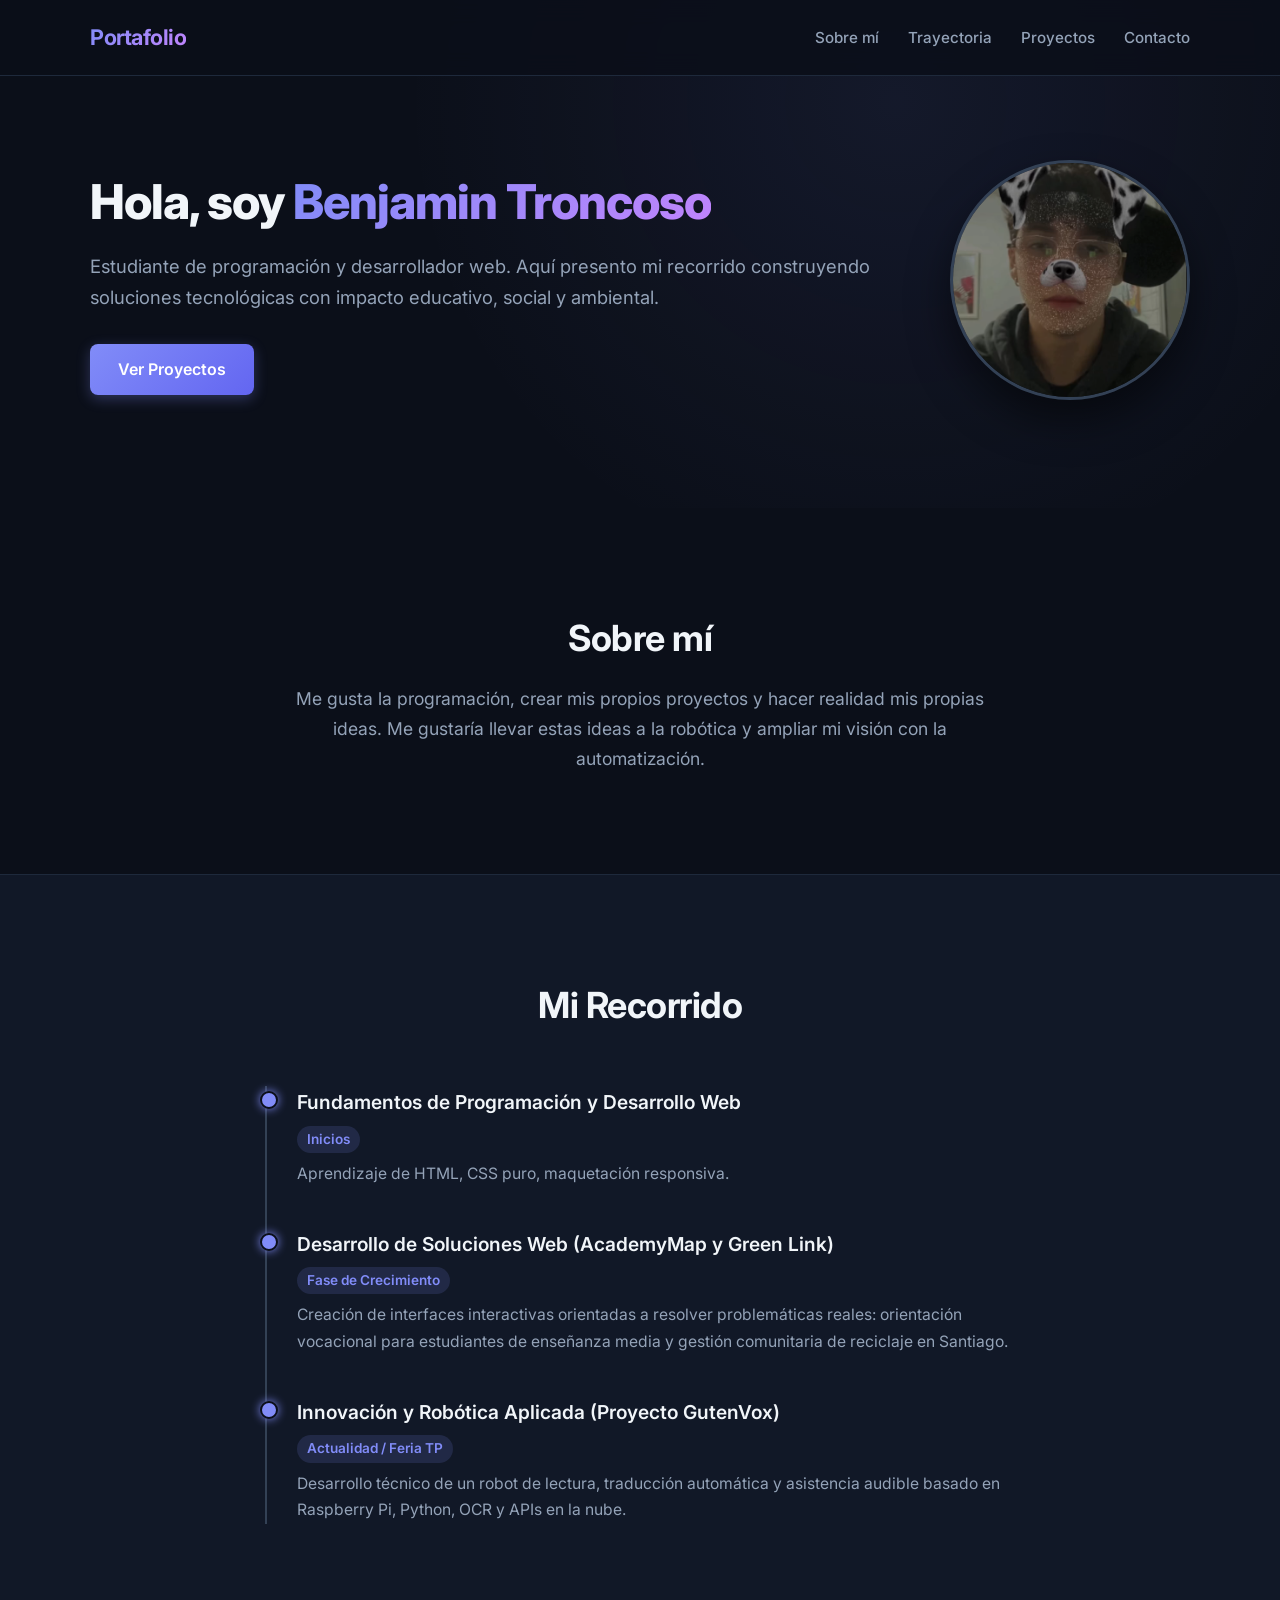
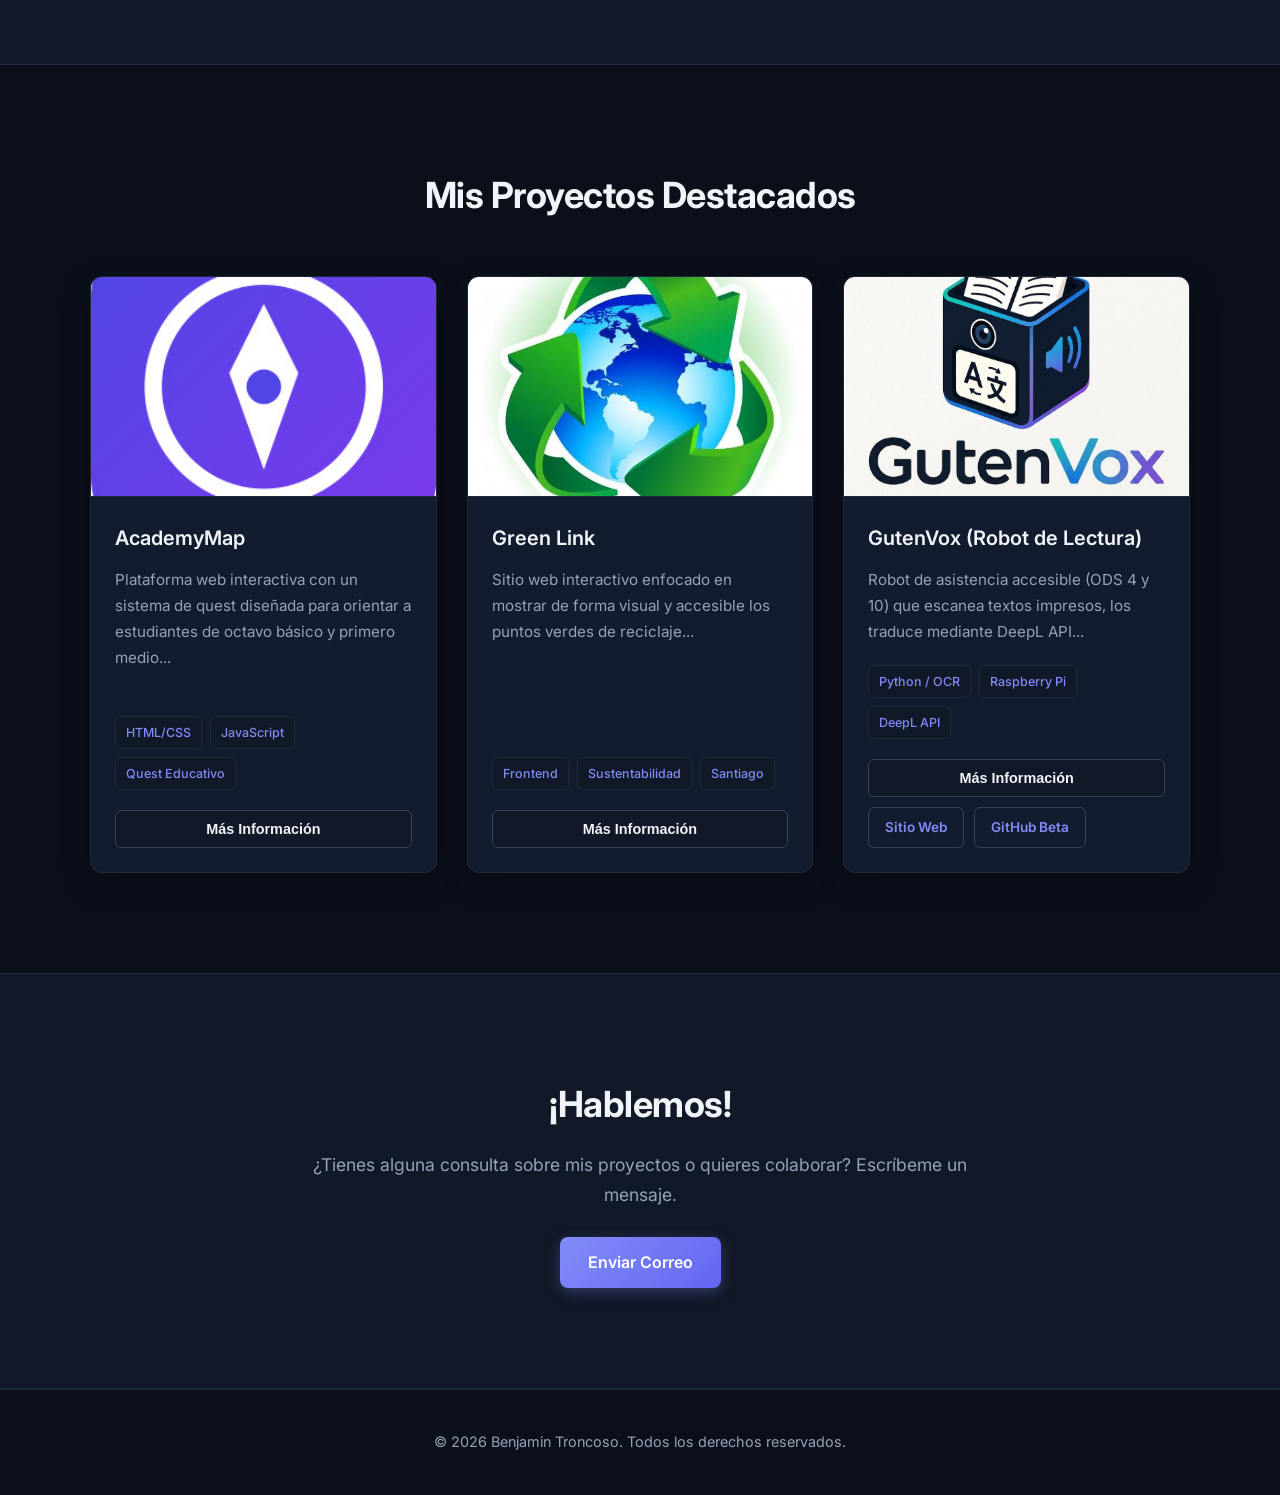
==== commit 4255da5f: "portafolios" ====
--- a/portafolio/index.html
+++ b/portafolio/index.html
@@ -80,12 +80,15 @@
                     <div class="card-body">
                         <div>
                             <h4>AcademyMap</h4>
-                            <p>Plataforma web interactiva con un sistema de quest diseñada para orientar a estudiantes de octavo básico y primero medio a encontrar liceos alineados con sus gustos e intereses.</p>
+                            <p>Plataforma web interactiva con un sistema de quest diseñada para orientar a estudiantes de octavo básico y primero medio...</p>
                         </div>
-                        <div class="tags">
-                            <span>HTML/CSS</span>
-                            <span>JavaScript</span>
-                            <span>Quest Educativo</span>
+                        <div>
+                            <div class="tags">
+                                <span>HTML/CSS</span>
+                                <span>JavaScript</span>
+                                <span>Quest Educativo</span>
+                            </div>
+                            <button class="btn-info" onclick="openModal('AcademyMap', 'AcademyMap es una plataforma web interactiva desarrollada para facilitar la transición de los estudiantes de educación básica a la enseñanza media. Utiliza un sistema de misiones (quests) gamificado para que los jóvenes descubran sus habilidades y los establecimientos técnico-profesionales que mejor se adapten a su perfil vocacional e intereses personales.', 'HTML/CSS, JavaScript, Quest Educativo')">Más Información</button>
                         </div>
                     </div>
                 </div>
@@ -96,12 +99,15 @@
                     <div class="card-body">
                         <div>
                             <h4>Green Link</h4>
-                            <p>Sitio web interactivo enfocado en mostrar de forma visual y accesible los puntos verdes de reciclaje disponibles en varias comunas de Santiago, Chile.</p>
+                            <p>Sitio web interactivo enfocado en mostrar de forma visual y accesible los puntos verdes de reciclaje...</p>
                         </div>
-                        <div class="tags">
-                            <span>Frontend</span>
-                            <span>Sustentabilidad</span>
-                            <span>Santiago</span>
+                        <div>
+                            <div class="tags">
+                                <span>Frontend</span>
+                                <span>Sustentabilidad</span>
+                                <span>Santiago</span>
+                            </div>
+                            <button class="btn-info" onclick="openModal('Green Link', 'Green Link es una solución web enfocada en la sustentabilidad urbana en Santiago de Chile. Su objetivo principal es conectar de forma rápida y visual a los ciudadanos con los puntos limpios, contenedores y centros de reciclaje disponibles en distintas comunas, promoviendo la gestión ambiental comunitaria.', 'Frontend, Sustentabilidad, Santiago')">Más Información</button>
                         </div>
                     </div>
                 </div>
@@ -111,8 +117,8 @@
                     <img src="assets/images/gutenvox.jpg" alt="GutenVox">
                     <div class="card-body">
                         <div>
-                            <h4>GutenVox (Robot de Lectura y Traducción)</h4>
-                            <p>Robot de asistencia accesible (ODS 4 y 10) que escanea textos impresos, los traduce mediante DeepL API y los reproduce de forma audible con síntesis de voz. Incluye interfaz web de control remoto.</p>
+                            <h4>GutenVox (Robot de Lectura)</h4>
+                            <p>Robot de asistencia accesible (ODS 4 y 10) que escanea textos impresos, los traduce mediante DeepL API...</p>
                         </div>
                         <div>
                             <div class="tags">
@@ -120,7 +126,8 @@
                                 <span>Raspberry Pi</span>
                                 <span>DeepL API</span>
                             </div>
-                            <div class="project-links">
+                            <button class="btn-info" onclick="openModal('GutenVox (Robot de Lectura y Traducción)', 'GutenVox es un proyecto avanzado de innovación tecnológica y robótica aplicada alineado con los Objetivos de Desarrollo Sostenible (ODS 4: Educación de Calidad y ODS 10: Reducción de las Desigualdades). El dispositivo está construido sobre Raspberry Pi con una cámara para escaneo OCR, procesamiento de texto en Python, traducción dinámica a través de DeepL API y síntesis de voz audible. Además, incluye una interfaz web integrada para el control y gestión remota.', 'Python / OCR, Raspberry Pi, DeepL API')">Más Información</button>
+                            <div class="project-links" style="margin-top: 10px;">
                                 <a href="https://benjaminquepasa.github.io/sitio-web/" target="_blank" class="btn-outline">Sitio Web</a>
                                 <a href="https://github.com/ArsuPlayer/GutenVox_Web" target="_blank" class="btn-outline">GitHub Beta</a>
                             </div>
@@ -132,15 +139,25 @@
         </div>
     </section>
 
+    <!-- Ventana Emergente (Modal) -->
+    <div id="project-modal" class="modal-overlay">
+        <div class="modal-container">
+            <button class="modal-close" onclick="closeModal()">&times;</button>
+            <h3 id="modal-title">Título del Proyecto</h3>
+            <p id="modal-desc">Información detallada...</p>
+            <div id="modal-tags" class="tags"></div>
+        </div>
+    </div>
+
     <!-- Sección Contacto -->
-    <section id="contacto" class="section bg-light">
-        <div class="container text-center">
-            <h3 class="section-title">¡Hablemos!</h3>
-            <p class="section-desc">¿Tienes alguna consulta sobre mis proyectos o quieres colaborar? Escríbeme un mensaje.</p>
-            <br>
-            <a href="mailto:tu-correo@example.com" class="btn">Enviar Correo</a>
-        </div>
-    </section>
+<section id="contacto" class="section bg-light">
+    <div class="container text-center">
+        <h3 class="section-title">¡Hablemos!</h3>
+        <p class="section-desc">¿Tienes alguna consulta sobre mis proyectos o quieres colaborar? Escríbeme un mensaje.</p>
+        <br>
+        <a href="https://mail.google.com/mail/?view=cm&fs=1&to=tu-correo@example.com" target="_blank" class="btn">Enviar Correo</a>
+    </div>
+</section>
 
     <!-- Footer -->
     <footer class="footer">
--- a/portafolio/static/css/style.css
+++ b/portafolio/static/css/style.css
@@ -12,7 +12,7 @@
     --border-hover: #334155;
 }
 
-*, *::before, *::after {
+* {
     margin: 0;
     padding: 0;
     box-sizing: border-box;
@@ -157,9 +157,9 @@
 }
 
 .project-links {
-    margin-top: 20px;
-    display: flex;
-    gap: 12px;
+    margin-top: 15px;
+    display: flex;
+    gap: 10px;
 }
 
 .btn-outline {
@@ -179,6 +179,27 @@
     border-color: var(--primary-color);
     background: var(--accent-glow);
     transform: translateY(-2px);
+}
+
+/* Botón de Información para Modal */
+.btn-info {
+    width: 100%;
+    background: var(--bg-light);
+    border: 1px solid var(--border-hover);
+    color: var(--text-color);
+    padding: 10px;
+    border-radius: 6px;
+    font-weight: 600;
+    font-size: 0.9rem;
+    cursor: pointer;
+    margin-top: 15px;
+    transition: all 0.3s ease;
+}
+
+.btn-info:hover {
+    background: var(--accent-glow);
+    border-color: var(--primary-color);
+    color: var(--primary-color);
 }
 
 /* Secciones Generales */
@@ -287,6 +308,7 @@
 .card img {
     width: 100%;
     height: 220px;
+    object-fit: cover;
     border-bottom: 1px solid var(--border-color);
     transition: transform 0.5s ease;
 }
@@ -320,7 +342,7 @@
     display: flex;
     flex-wrap: wrap;
     gap: 8px;
-    margin-bottom: 15px;
+    margin-bottom: 5px;
 }
 
 .tags span {
@@ -331,6 +353,78 @@
     font-size: 0.78rem;
     font-weight: 500;
     border-radius: 6px;
+}
+
+/* Ventana Emergente (Modal) */
+.modal-overlay {
+    position: fixed;
+    top: 0;
+    left: 0;
+    width: 100%;
+    height: 100%;
+    background: rgba(11, 15, 25, 0.8);
+    backdrop-filter: blur(8px);
+    -webkit-backdrop-filter: blur(8px);
+    display: flex;
+    justify-content: center;
+    align-items: center;
+    opacity: 0;
+    visibility: hidden;
+    transition: all 0.3s ease;
+    z-index: 2000;
+}
+
+.modal-overlay.active {
+    opacity: 1;
+    visibility: visible;
+}
+
+.modal-container {
+    background: var(--bg-card);
+    border: 1px solid var(--border-hover);
+    padding: 35px;
+    border-radius: 16px;
+    max-width: 550px;
+    width: 90%;
+    position: relative;
+    box-shadow: 0 25px 50px rgba(0, 0, 0, 0.6);
+    transform: translateY(20px);
+    transition: transform 0.3s ease;
+}
+
+.modal-overlay.active .modal-container {
+    transform: translateY(0);
+}
+
+.modal-close {
+    position: absolute;
+    top: 15px;
+    right: 20px;
+    background: none;
+    border: none;
+    color: var(--text-muted);
+    font-size: 2rem;
+    cursor: pointer;
+    transition: color 0.2s;
+    line-height: 1;
+}
+
+.modal-close:hover {
+    color: var(--text-color);
+}
+
+.modal-container h3 {
+    font-size: 1.5rem;
+    font-weight: 700;
+    margin-bottom: 15px;
+    color: var(--text-color);
+}
+
+.modal-container p {
+    color: var(--text-muted);
+    font-size: 1.05rem;
+    line-height: 1.6;
+    margin-bottom: 25px;
 }
 
 /* Footer */
@@ -362,4 +456,5 @@
     .nav {
         display: none; 
     }
-}+}
+
